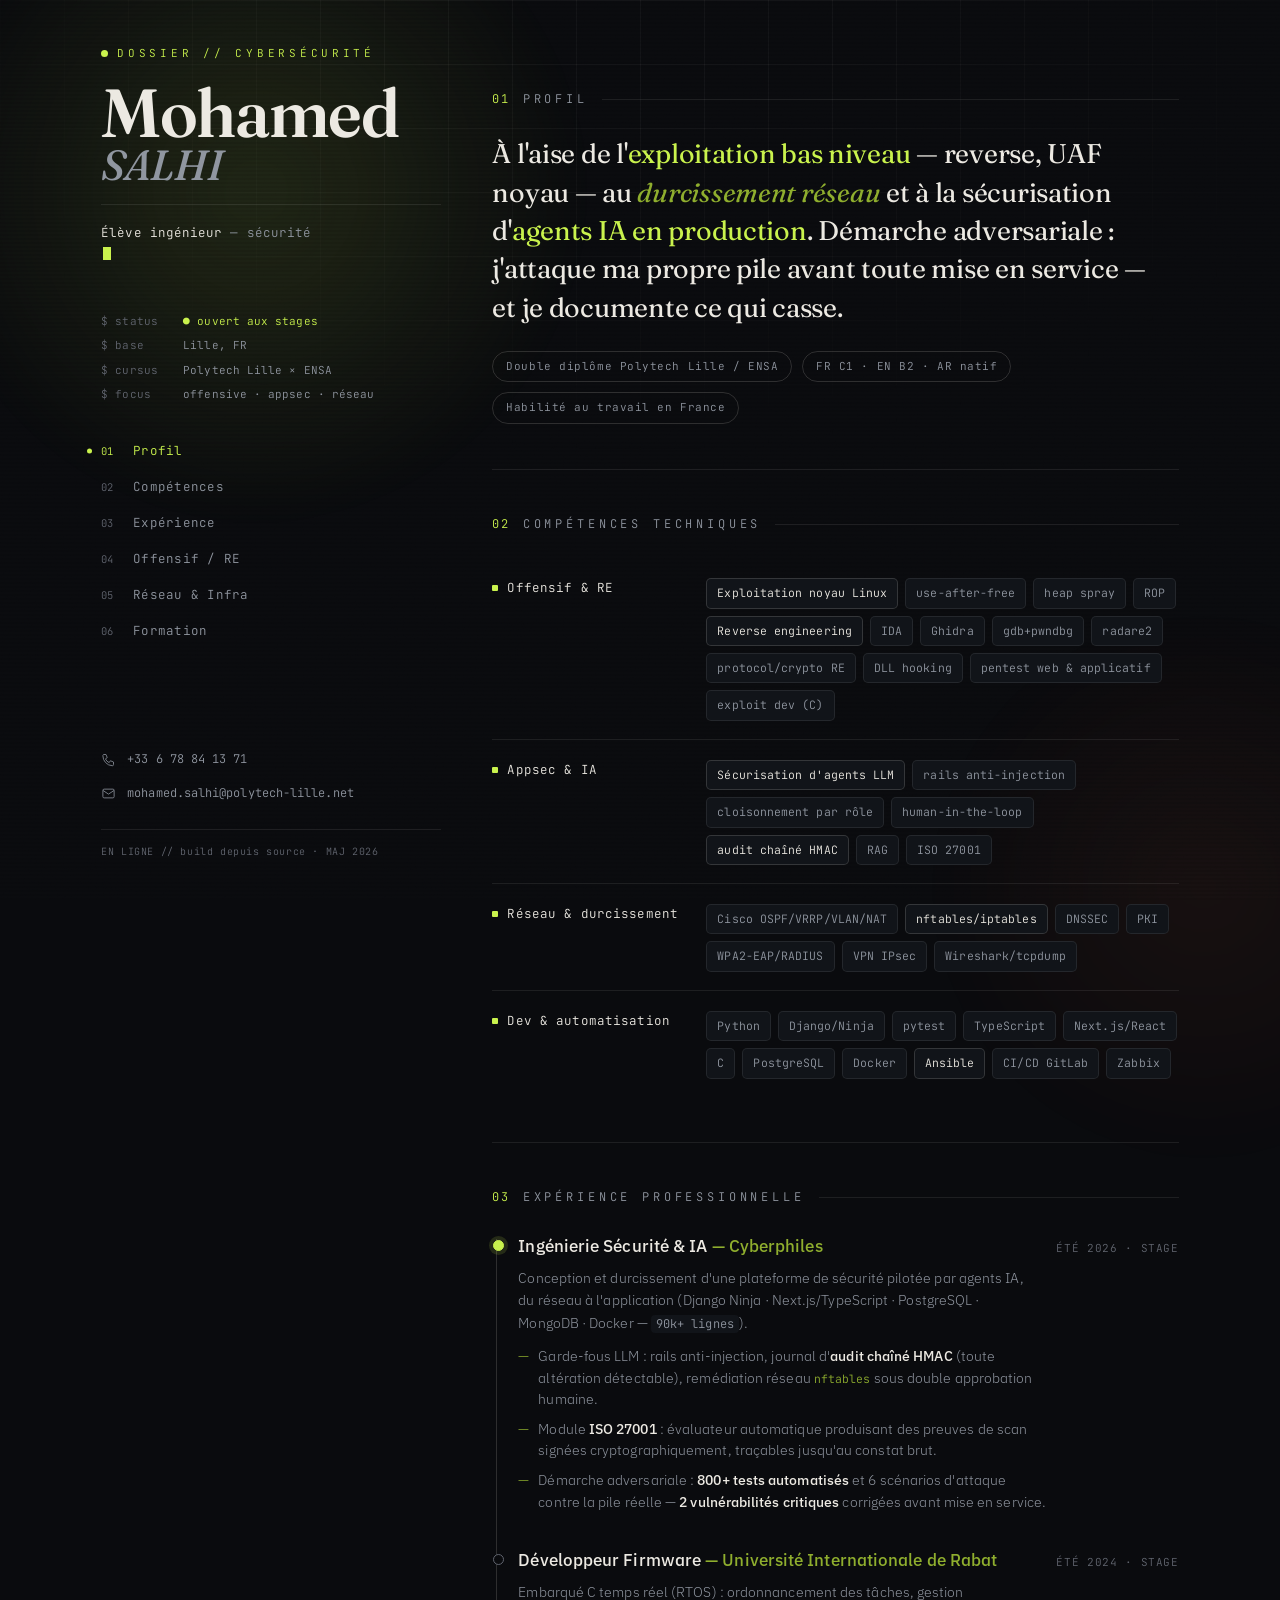
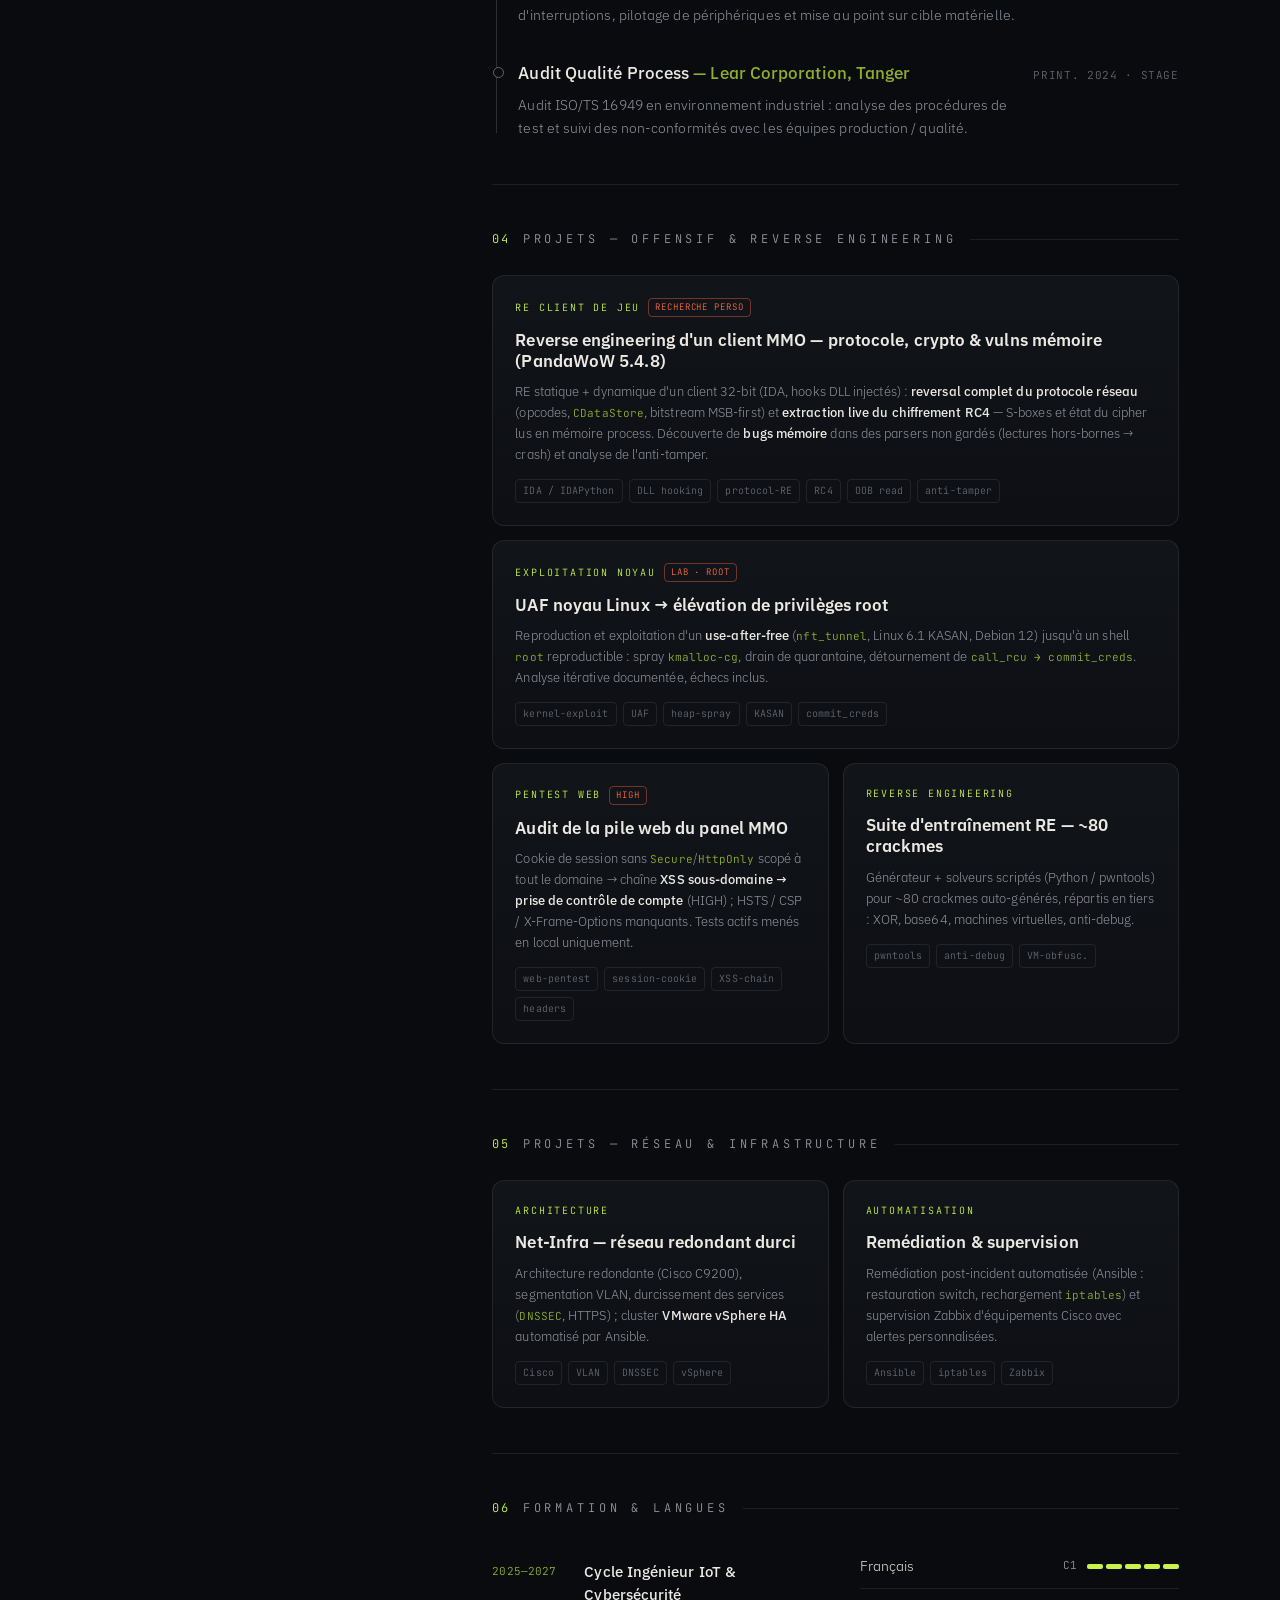
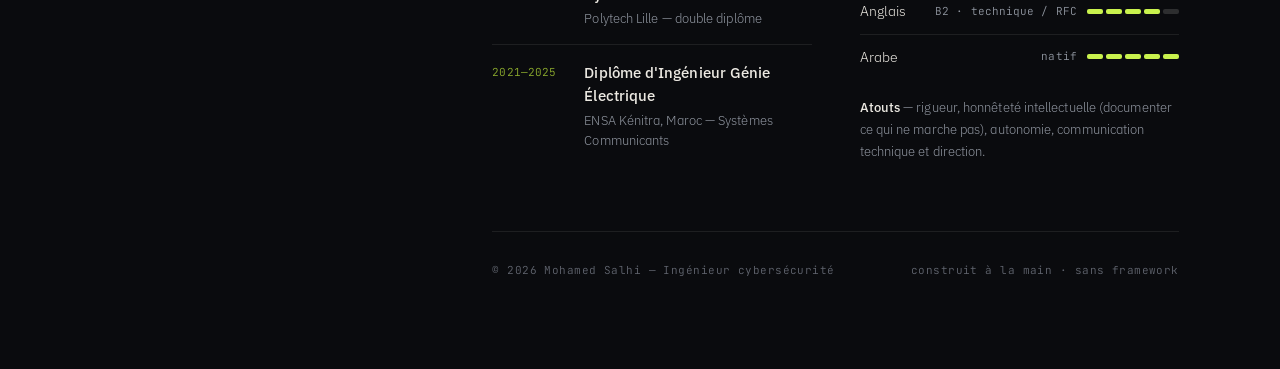
==== index.html @ 0a698300 "CV site — terminal-dossier" ====
<!DOCTYPE html>
<html lang="fr">
<head>
<meta charset="UTF-8">
<meta name="viewport" content="width=device-width, initial-scale=1.0">
<title>Mohamed SALHI — Sécurité offensive, applicative & réseau</title>
<meta name="description" content="Élève ingénieur cybersécurité (Polytech Lille / ENSA). Exploitation noyau Linux, reverse engineering, sécurisation d'agents IA et durcissement réseau.">
<meta name="author" content="Mohamed Salhi">
<meta property="og:title" content="Mohamed SALHI — Ingénieur cybersécurité">
<meta property="og:description" content="Sécurité offensive · Reverse engineering · Sécurité applicative & IA · Réseau.">
<meta property="og:type" content="profile">
<link rel="preconnect" href="https://fonts.googleapis.com">
<link rel="preconnect" href="https://fonts.gstatic.com" crossorigin>
<link href="https://fonts.googleapis.com/css2?family=Fraunces:ital,opsz,wght@0,9..144,400..900;1,9..144,400..800&family=IBM+Plex+Sans:ital,wght@0,300;0,400;0,500;0,600;1,400&family=JetBrains+Mono:wght@400;500;600;700&display=swap" rel="stylesheet">
<link rel="icon" href="data:image/svg+xml,<svg xmlns='http://www.w3.org/2000/svg' viewBox='0 0 100 100'><rect width='100' height='100' rx='20' fill='%230a0b0e'/><text x='50' y='72' font-size='62' text-anchor='middle' fill='%23c9f24d' font-family='monospace' font-weight='700'>M</text></svg>">
<style>
  :root{
    --bg:#0a0b0e; --bg-2:#0d0f14; --surface:#111419; --surface-2:#161a21;
    --line:rgba(233,231,225,.09); --line-strong:rgba(233,231,225,.16);
    --ink:#ece9e2; --muted:#9096a0; --faint:#61656f;
    --accent:#c9f24d; --accent-dim:#8fae2e; --accent-glow:rgba(201,242,77,.14);
    --danger:#ff6a3d;
    --mono:'JetBrains Mono',ui-monospace,monospace;
    --sans:'IBM Plex Sans',system-ui,sans-serif;
    --serif:'Fraunces',Georgia,serif;
    --maxw:1180px;
  }
  *{box-sizing:border-box;margin:0;padding:0}
  html{scroll-behavior:smooth}
  body{
    background:var(--bg); color:var(--ink); font-family:var(--sans);
    font-weight:300; line-height:1.6; letter-spacing:.005em;
    -webkit-font-smoothing:antialiased; overflow-x:hidden;
    font-feature-settings:"ss01","cv01";
  }
  ::selection{background:var(--accent); color:#0a0b0e}
  a{color:inherit; text-decoration:none}
  h1,h2,h3{font-weight:400; line-height:1.05}

  /* ---------- background atmosphere ---------- */
  .bg-layer{position:fixed; inset:0; z-index:-2; pointer-events:none}
  .bg-glow{
    position:fixed; z-index:-2; pointer-events:none;
    width:60vw; height:60vw; left:-10vw; top:-15vw;
    background:radial-gradient(circle,var(--accent-glow),transparent 62%);
    filter:blur(30px); opacity:.9;
  }
  .bg-glow.two{left:auto; right:-20vw; top:auto; bottom:-25vw; width:52vw; height:52vw;
    background:radial-gradient(circle,rgba(255,106,61,.07),transparent 62%);}
  .bg-grid{
    position:fixed; inset:0; z-index:-2; pointer-events:none; opacity:.5;
    background-image:linear-gradient(var(--line) 1px,transparent 1px),
      linear-gradient(90deg,var(--line) 1px,transparent 1px);
    background-size:64px 64px;
    -webkit-mask-image:radial-gradient(ellipse 80% 70% at 50% 0%,#000 20%,transparent 75%);
            mask-image:radial-gradient(ellipse 80% 70% at 50% 0%,#000 20%,transparent 75%);
  }
  .bg-grain{
    position:fixed; inset:0; z-index:-1; pointer-events:none; opacity:.05; mix-blend-mode:overlay;
    background-image:url("data:image/svg+xml,%3Csvg xmlns='http://www.w3.org/2000/svg' width='160' height='160'%3E%3Cfilter id='n'%3E%3CfeTurbulence type='fractalNoise' baseFrequency='0.85' numOctaves='2'/%3E%3C/filter%3E%3Crect width='100%25' height='100%25' filter='url(%23n)'/%3E%3C/svg%3E");
  }
  .scanlines{position:fixed; inset:0; z-index:-1; pointer-events:none; opacity:.35;
    background:repeating-linear-gradient(to bottom,transparent 0,transparent 2px,rgba(0,0,0,.35) 3px,transparent 4px);}

  /* ---------- shell ---------- */
  .shell{max-width:var(--maxw); margin:0 auto; padding:0 clamp(20px,4vw,52px);
    display:grid; grid-template-columns:minmax(0,340px) minmax(0,1fr); gap:clamp(28px,4vw,64px);}

  /* ---------- rail ---------- */
  .rail{position:relative}
  .rail-inner{position:sticky; top:0; min-height:100vh; padding:clamp(28px,5vh,54px) 0 40px;
    display:flex; flex-direction:column;}
  .brand{margin-bottom:26px}
  .kicker{font-family:var(--mono); font-size:11px; letter-spacing:.34em; text-transform:uppercase;
    color:var(--accent); display:flex; align-items:center; gap:9px; margin-bottom:18px;}
  .kicker::before{content:""; width:7px; height:7px; border-radius:50%; background:var(--accent);
    box-shadow:0 0 0 0 var(--accent); animation:pulse 2.6s infinite;}
  @keyframes pulse{0%{box-shadow:0 0 0 0 rgba(201,242,77,.5)}70%{box-shadow:0 0 0 9px rgba(201,242,77,0)}100%{box-shadow:0 0 0 0 rgba(201,242,77,0)}}
  .name{font-family:var(--serif); font-weight:600; font-optical-sizing:auto;
    font-size:clamp(46px,7vw,68px); line-height:.92; letter-spacing:-.02em; color:var(--ink);}
  .name .last{display:block; font-style:italic; font-weight:500; color:var(--muted);
    font-size:.62em; letter-spacing:-.01em; margin-top:.06em;}
  .name .last b{color:var(--ink); font-style:normal; font-weight:600}
  .role{font-family:var(--mono); font-size:12.5px; line-height:1.65; color:var(--muted);
    margin-top:20px; padding-top:18px; border-top:1px solid var(--line);}
  .role .hl{color:var(--ink)}
  .cursor{display:inline-block; width:8px; height:1.05em; background:var(--accent);
    vertical-align:-2px; margin-left:2px; animation:blink 1.05s steps(1) infinite;}
  @keyframes blink{50%{opacity:0}}

  .status{font-family:var(--mono); font-size:11px; color:var(--faint); margin-top:22px;
    display:grid; gap:7px;}
  .status div{display:flex; gap:8px}
  .status .k{color:var(--faint); min-width:74px}
  .status .v{color:var(--muted)}
  .status .on{color:var(--accent)}

  nav.rail-nav{margin-top:30px; display:grid; gap:2px}
  nav.rail-nav a{font-family:var(--mono); font-size:12.5px; letter-spacing:.02em; color:var(--muted);
    padding:7px 0 7px 0; display:flex; align-items:baseline; gap:12px; position:relative;
    transition:color .25s, padding .25s;}
  nav.rail-nav a .num{color:var(--faint); font-size:10.5px; min-width:20px; transition:color .25s}
  nav.rail-nav a::after{content:""; position:absolute; left:-14px; top:50%; transform:translateY(-50%);
    width:5px; height:5px; background:var(--accent); border-radius:50%; opacity:0; transition:opacity .25s;}
  nav.rail-nav a:hover{color:var(--ink); padding-left:10px}
  nav.rail-nav a:hover .num{color:var(--accent)}
  nav.rail-nav a.active{color:var(--accent)}
  nav.rail-nav a.active .num{color:var(--accent)}
  nav.rail-nav a.active::after{opacity:1}

  .contact{margin-top:auto; padding-top:28px; display:grid; gap:3px}
  .contact a{font-family:var(--mono); font-size:12px; color:var(--muted); padding:6px 0;
    display:flex; align-items:center; gap:11px; transition:color .2s, transform .2s;}
  .contact a:hover{color:var(--accent); transform:translateX(3px)}
  .contact svg{width:15px; height:15px; flex:none; opacity:.8}
  .rail-foot{margin-top:20px; font-family:var(--mono); font-size:10px; letter-spacing:.06em;
    color:var(--faint); border-top:1px solid var(--line); padding-top:14px;}

  /* ---------- main ---------- */
  main{padding:clamp(28px,5vh,54px) 0 90px; min-width:0}
  section{padding:clamp(30px,5vh,50px) 0; border-top:1px solid var(--line)}
  section:first-child{border-top:0; padding-top:clamp(28px,5vh,54px)}
  .sec-head{display:flex; align-items:baseline; gap:14px; margin-bottom:26px}
  .sec-num{font-family:var(--mono); font-size:12px; color:var(--accent); letter-spacing:.1em}
  .sec-title{font-family:var(--mono); font-size:12px; letter-spacing:.32em; text-transform:uppercase;
    color:var(--muted);}
  .sec-line{flex:1; height:1px; background:var(--line); align-self:center}

  .lede{font-family:var(--serif); font-optical-sizing:auto; font-weight:400;
    font-size:clamp(21px,2.5vw,27px); line-height:1.42; letter-spacing:-.01em; color:var(--ink);
    max-width:40ch;}
  .lede em{font-style:italic; color:var(--accent-dim)}
  .lede .k{color:var(--accent); font-style:normal}
  .profil-meta{margin-top:24px; display:flex; flex-wrap:wrap; gap:10px}
  .tag{font-family:var(--mono); font-size:11px; letter-spacing:.05em; color:var(--muted);
    border:1px solid var(--line-strong); border-radius:100px; padding:6px 13px;
    transition:border-color .2s,color .2s,background .2s;}
  .tag:hover{border-color:var(--accent); color:var(--accent); background:var(--accent-glow)}

  /* skills */
  .skills{display:grid; gap:2px}
  .skill-row{display:grid; grid-template-columns:minmax(150px,190px) 1fr; gap:24px;
    padding:18px 0; border-bottom:1px solid var(--line); align-items:start;}
  .skill-row:last-child{border-bottom:0}
  .skill-cat{font-family:var(--mono); font-size:12.5px; color:var(--ink); letter-spacing:.01em;
    display:flex; align-items:baseline; gap:9px;}
  .skill-cat .dot{width:6px; height:6px; border-radius:1px; background:var(--accent); flex:none;
    transform:translateY(-1px)}
  .skill-items{display:flex; flex-wrap:wrap; gap:7px}
  .chip{font-family:var(--mono); font-size:11.5px; color:var(--muted); background:var(--surface);
    border:1px solid var(--line); border-radius:5px; padding:5px 10px; transition:.2s;}
  .skill-row:hover .chip{border-color:var(--line-strong)}
  .chip.key{color:var(--ink); border-color:var(--line-strong)}

  /* experience timeline */
  .xp{position:relative; padding-left:26px}
  .xp::before{content:""; position:absolute; left:4px; top:6px; bottom:6px; width:1px; background:var(--line-strong)}
  .job{position:relative; padding:0 0 34px}
  .job:last-child{padding-bottom:0}
  .job::before{content:""; position:absolute; left:-25px; top:7px; width:9px; height:9px; border-radius:50%;
    background:var(--bg); border:1.5px solid var(--faint); transition:.3s}
  .job.lead::before{border-color:var(--accent); background:var(--accent); box-shadow:0 0 0 4px var(--accent-glow)}
  .job-head{display:flex; justify-content:space-between; align-items:baseline; gap:14px; flex-wrap:wrap}
  .job-title{font-size:17px; font-weight:500; color:var(--ink); letter-spacing:.005em}
  .job-title b{font-weight:600}
  .job-org{color:var(--accent-dim)}
  .job-date{font-family:var(--mono); font-size:11px; color:var(--faint); letter-spacing:.06em; white-space:nowrap}
  .job-sum{color:var(--muted); font-size:14px; margin-top:7px; max-width:64ch}
  .job-sum code{font-family:var(--mono); font-size:.86em; color:var(--muted); background:var(--surface);
    padding:1px 5px; border-radius:4px}
  ul.job-pts{list-style:none; margin-top:12px; display:grid; gap:8px}
  ul.job-pts li{position:relative; padding-left:20px; font-size:13.5px; color:var(--muted); max-width:66ch}
  ul.job-pts li::before{content:"—"; position:absolute; left:0; color:var(--accent-dim)}
  ul.job-pts li b{color:var(--ink); font-weight:500}
  ul.job-pts code{font-family:var(--mono); font-size:.85em; color:var(--accent-dim)}

  /* project cards */
  .cards{display:grid; grid-template-columns:1fr 1fr; gap:14px}
  .card{border:1px solid var(--line); border-radius:12px; padding:22px; background:linear-gradient(180deg,var(--surface),var(--bg-2));
    position:relative; overflow:hidden; transition:border-color .3s, transform .3s}
  .card::before{content:""; position:absolute; inset:0; background:radial-gradient(400px circle at var(--mx,50%) var(--my,0%),var(--accent-glow),transparent 55%);
    opacity:0; transition:opacity .35s; pointer-events:none}
  .card:hover{border-color:var(--line-strong); transform:translateY(-3px)}
  .card:hover::before{opacity:1}
  .card-tag{font-family:var(--mono); font-size:10px; letter-spacing:.18em; text-transform:uppercase;
    color:var(--accent); display:flex; align-items:center; gap:8px}
  .card-tag .badge{color:var(--danger); border:1px solid rgba(255,106,61,.4); border-radius:4px;
    padding:1px 6px; letter-spacing:.1em; font-size:9px}
  .card h3{font-size:17px; font-weight:600; color:var(--ink); margin:13px 0 9px; letter-spacing:.005em; line-height:1.25}
  .card p{font-size:13px; color:var(--muted); line-height:1.62}
  .card p code{font-family:var(--mono); font-size:.85em; color:var(--accent-dim)}
  .card-meta{margin-top:14px; display:flex; flex-wrap:wrap; gap:6px}
  .card-meta span{font-family:var(--mono); font-size:10px; color:var(--faint); border:1px solid var(--line);
    border-radius:4px; padding:3px 7px}
  .card.wide{grid-column:1 / -1}

  /* education + langs two-up */
  .grid-2{display:grid; grid-template-columns:1fr 1fr; gap:clamp(24px,4vw,48px)}
  .edu-item{padding:16px 0; border-bottom:1px solid var(--line); display:flex; gap:16px}
  .edu-item:last-child{border-bottom:0}
  .edu-date{font-family:var(--mono); font-size:11px; color:var(--accent-dim); white-space:nowrap; padding-top:3px; min-width:76px}
  .edu-deg{font-size:14.5px; color:var(--ink); font-weight:500}
  .edu-sub{font-size:12.5px; color:var(--muted); margin-top:2px}
  .lang-row{display:flex; justify-content:space-between; align-items:center; padding:11px 0; border-bottom:1px solid var(--line)}
  .lang-row:last-of-type{border-bottom:0}
  .lang-name{font-size:14px; color:var(--ink)}
  .lang-lvl{font-family:var(--mono); font-size:11px; color:var(--muted); display:flex; align-items:center; gap:10px}
  .bars{display:flex; gap:3px}
  .bars i{width:16px; height:5px; border-radius:2px; background:var(--line-strong)}
  .bars i.on{background:var(--accent)}
  .atouts{margin-top:18px; font-size:13px; color:var(--muted); line-height:1.7}
  .atouts b{color:var(--ink); font-weight:500}

  footer.foot{border-top:1px solid var(--line); padding:30px 0 0; margin-top:20px;
    display:flex; justify-content:space-between; flex-wrap:wrap; gap:12px;
    font-family:var(--mono); font-size:11px; color:var(--faint); letter-spacing:.04em}
  footer.foot a:hover{color:var(--accent)}

  /* mobile top identity (hidden on desktop) */
  .mobile-id{display:none}

  /* reveal animation */
  .reveal{opacity:0; transform:translateY(18px); transition:opacity .7s cubic-bezier(.2,.7,.2,1), transform .7s cubic-bezier(.2,.7,.2,1)}
  .reveal.in{opacity:1; transform:none}

  @media (max-width:920px){
    .shell{grid-template-columns:1fr; gap:0}
    .rail-inner{position:static; min-height:0; padding-bottom:10px}
    nav.rail-nav{display:none}
    .contact{margin-top:26px}
    .cards{grid-template-columns:1fr}
    .grid-2{grid-template-columns:1fr; gap:8px}
    .scanlines{display:none}
  }
  @media (max-width:560px){
    .skill-row{grid-template-columns:1fr; gap:10px}
    .job-head{gap:4px}
    .lede{font-size:20px}
  }
  @media (prefers-reduced-motion:reduce){
    *{animation:none !important; scroll-behavior:auto !important}
    .reveal{opacity:1; transform:none; transition:none}
    .cursor{animation:none}
  }
  @media print{
    .bg-layer,.bg-glow,.bg-grid,.bg-grain,.scanlines,nav.rail-nav{display:none}
    body{background:#fff; color:#000}
  }
</style>
</head>
<body>
<div class="bg-glow"></div>
<div class="bg-glow two"></div>
<div class="bg-grid"></div>
<div class="bg-grain"></div>
<div class="scanlines"></div>

<div class="shell">
  <!-- ============ RAIL ============ -->
  <aside class="rail">
    <div class="rail-inner">
      <div class="brand">
        <div class="kicker">Dossier // Cybersécurité</div>
        <h1 class="name">Mohamed<span class="last">SALHI</span></h1>
        <p class="role">
          <span class="hl">Élève ingénieur</span> — sécurité<br>
          <span id="typed"></span><span class="cursor" aria-hidden="true"></span>
        </p>
      </div>

      <div class="status" aria-hidden="true">
        <div><span class="k">$ status</span><span class="v on">● ouvert aux stages</span></div>
        <div><span class="k">$ base</span><span class="v">Lille, FR</span></div>
        <div><span class="k">$ cursus</span><span class="v">Polytech Lille × ENSA</span></div>
        <div><span class="k">$ focus</span><span class="v">offensive · appsec · réseau</span></div>
      </div>

      <nav class="rail-nav" aria-label="Sections">
        <a href="#profil"><span class="num">01</span> Profil</a>
        <a href="#skills"><span class="num">02</span> Compétences</a>
        <a href="#xp"><span class="num">03</span> Expérience</a>
        <a href="#offensive"><span class="num">04</span> Offensif / RE</a>
        <a href="#reseau"><span class="num">05</span> Réseau &amp; Infra</a>
        <a href="#formation"><span class="num">06</span> Formation</a>
      </nav>

      <div class="contact">
        <a href="tel:+33678841371">
          <svg viewBox="0 0 24 24" fill="none" stroke="currentColor" stroke-width="1.6"><path d="M4 4h4l2 5-3 2a12 12 0 006 6l2-3 5 2v4a2 2 0 01-2 2A16 16 0 013 6a2 2 0 011-2z"/></svg>
          +33 6 78 84 13 71</a>
        <a href="mailto:mohamed.salhi@polytech-lille.net">
          <svg viewBox="0 0 24 24" fill="none" stroke="currentColor" stroke-width="1.6"><rect x="3" y="5" width="18" height="14" rx="2"/><path d="M3 7l9 6 9-6"/></svg>
          mohamed.salhi@polytech-lille.net</a>
      </div>
      <div class="rail-foot">EN&nbsp;LIGNE&nbsp;// build depuis source · MAJ 2026</div>
    </div>
  </aside>

  <!-- ============ MAIN ============ -->
  <main>
    <section id="profil" class="reveal">
      <div class="sec-head"><span class="sec-num">01</span><span class="sec-title">Profil</span><span class="sec-line"></span></div>
      <p class="lede">
        À l'aise de l'<span class="k">exploitation bas niveau</span> — reverse, UAF noyau —
        au <em>durcissement réseau</em> et à la sécurisation d'<span class="k">agents IA en production</span>.
        Démarche adversariale : j'attaque ma propre pile avant toute mise en service — et je documente ce qui casse.
      </p>
      <div class="profil-meta">
        <span class="tag">Double diplôme Polytech Lille / ENSA</span>
        <span class="tag">FR C1 · EN B2 · AR natif</span>
        <span class="tag">Habilité au travail en France</span>
      </div>
    </section>

    <section id="skills" class="reveal">
      <div class="sec-head"><span class="sec-num">02</span><span class="sec-title">Compétences techniques</span><span class="sec-line"></span></div>
      <div class="skills">
        <div class="skill-row">
          <div class="skill-cat"><span class="dot"></span>Offensif &amp; RE</div>
          <div class="skill-items">
            <span class="chip key">Exploitation noyau Linux</span><span class="chip">use-after-free</span>
            <span class="chip">heap spray</span><span class="chip">ROP</span>
            <span class="chip key">Reverse engineering</span><span class="chip">IDA</span><span class="chip">Ghidra</span>
            <span class="chip">gdb+pwndbg</span><span class="chip">radare2</span>
            <span class="chip">protocol/crypto RE</span><span class="chip">DLL hooking</span>
            <span class="chip">pentest web &amp; applicatif</span><span class="chip">exploit dev (C)</span>
          </div>
        </div>
        <div class="skill-row">
          <div class="skill-cat"><span class="dot"></span>Appsec &amp; IA</div>
          <div class="skill-items">
            <span class="chip key">Sécurisation d'agents LLM</span><span class="chip">rails anti-injection</span>
            <span class="chip">cloisonnement par rôle</span><span class="chip">human-in-the-loop</span>
            <span class="chip key">audit chaîné HMAC</span><span class="chip">RAG</span><span class="chip">ISO 27001</span>
          </div>
        </div>
        <div class="skill-row">
          <div class="skill-cat"><span class="dot"></span>Réseau &amp; durcissement</div>
          <div class="skill-items">
            <span class="chip">Cisco OSPF/VRRP/VLAN/NAT</span><span class="chip key">nftables/iptables</span>
            <span class="chip">DNSSEC</span><span class="chip">PKI</span><span class="chip">WPA2-EAP/RADIUS</span>
            <span class="chip">VPN IPsec</span><span class="chip">Wireshark/tcpdump</span>
          </div>
        </div>
        <div class="skill-row">
          <div class="skill-cat"><span class="dot"></span>Dev &amp; automatisation</div>
          <div class="skill-items">
            <span class="chip">Python</span><span class="chip">Django/Ninja</span><span class="chip">pytest</span>
            <span class="chip">TypeScript</span><span class="chip">Next.js/React</span><span class="chip">C</span>
            <span class="chip">PostgreSQL</span><span class="chip">Docker</span><span class="chip key">Ansible</span>
            <span class="chip">CI/CD GitLab</span><span class="chip">Zabbix</span>
          </div>
        </div>
      </div>
    </section>

    <section id="xp" class="reveal">
      <div class="sec-head"><span class="sec-num">03</span><span class="sec-title">Expérience professionnelle</span><span class="sec-line"></span></div>
      <div class="xp">
        <div class="job lead">
          <div class="job-head">
            <div class="job-title">Ingénierie Sécurité &amp; IA <span class="job-org">— Cyberphiles</span></div>
            <div class="job-date">ÉTÉ 2026 · STAGE</div>
          </div>
          <p class="job-sum">Conception et durcissement d'une plateforme de sécurité pilotée par agents IA, du réseau à l'application (Django Ninja · Next.js/TypeScript · PostgreSQL · MongoDB · Docker — <code>90k+ lignes</code>).</p>
          <ul class="job-pts">
            <li>Garde-fous LLM : rails anti-injection, journal d'<b>audit chaîné HMAC</b> (toute altération détectable), remédiation réseau <code>nftables</code> sous double approbation humaine.</li>
            <li>Module <b>ISO 27001</b> : évaluateur automatique produisant des preuves de scan signées cryptographiquement, traçables jusqu'au constat brut.</li>
            <li>Démarche adversariale : <b>800+ tests automatisés</b> et 6 scénarios d'attaque contre la pile réelle — <b>2 vulnérabilités critiques</b> corrigées avant mise en service.</li>
          </ul>
        </div>
        <div class="job">
          <div class="job-head">
            <div class="job-title">Développeur Firmware <span class="job-org">— Université Internationale de Rabat</span></div>
            <div class="job-date">ÉTÉ 2024 · STAGE</div>
          </div>
          <p class="job-sum">Embarqué C temps réel (RTOS) : ordonnancement des tâches, gestion d'interruptions, pilotage de périphériques et mise au point sur cible matérielle.</p>
        </div>
        <div class="job">
          <div class="job-head">
            <div class="job-title">Audit Qualité Process <span class="job-org">— Lear Corporation, Tanger</span></div>
            <div class="job-date">PRINT. 2024 · STAGE</div>
          </div>
          <p class="job-sum">Audit ISO/TS 16949 en environnement industriel : analyse des procédures de test et suivi des non-conformités avec les équipes production / qualité.</p>
        </div>
      </div>
    </section>

    <section id="offensive" class="reveal">
      <div class="sec-head"><span class="sec-num">04</span><span class="sec-title">Projets — Offensif &amp; Reverse Engineering</span><span class="sec-line"></span></div>
      <div class="cards">
        <div class="card js-tilt wide">
          <div class="card-tag">RE client de jeu <span class="badge">RECHERCHE PERSO</span></div>
          <h3>Reverse engineering d'un client MMO — protocole, crypto &amp; vulns mémoire (PandaWoW 5.4.8)</h3>
          <p>RE statique + dynamique d'un client 32-bit (IDA, hooks DLL injectés) : <b style="color:var(--ink);font-weight:500">reversal complet du protocole réseau</b> (opcodes, <code>CDataStore</code>, bitstream MSB-first) et <b style="color:var(--ink);font-weight:500">extraction live du chiffrement RC4</b> — S-boxes et état du cipher lus en mémoire process. Découverte de <b style="color:var(--ink);font-weight:500">bugs mémoire</b> dans des parsers non gardés (lectures hors-bornes → crash) et analyse de l'anti-tamper.</p>
          <div class="card-meta"><span>IDA / IDAPython</span><span>DLL hooking</span><span>protocol-RE</span><span>RC4</span><span>OOB read</span><span>anti-tamper</span></div>
        </div>
        <div class="card js-tilt wide">
          <div class="card-tag">Exploitation noyau <span class="badge">LAB · ROOT</span></div>
          <h3>UAF noyau Linux → élévation de privilèges root</h3>
          <p>Reproduction et exploitation d'un <b style="color:var(--ink);font-weight:500">use-after-free</b> (<code>nft_tunnel</code>, Linux 6.1 KASAN, Debian 12) jusqu'à un shell <code>root</code> reproductible : spray <code>kmalloc-cg</code>, drain de quarantaine, détournement de <code>call_rcu → commit_creds</code>. Analyse itérative documentée, échecs inclus.</p>
          <div class="card-meta"><span>kernel-exploit</span><span>UAF</span><span>heap-spray</span><span>KASAN</span><span>commit_creds</span></div>
        </div>
        <div class="card js-tilt">
          <div class="card-tag">Pentest web <span class="badge">HIGH</span></div>
          <h3>Audit de la pile web du panel MMO</h3>
          <p>Cookie de session sans <code>Secure</code>/<code>HttpOnly</code> scopé à tout le domaine → chaîne <b style="color:var(--ink);font-weight:500">XSS sous-domaine → prise de contrôle de compte</b> (HIGH) ; HSTS / CSP / X-Frame-Options manquants. Tests actifs menés en local uniquement.</p>
          <div class="card-meta"><span>web-pentest</span><span>session-cookie</span><span>XSS-chain</span><span>headers</span></div>
        </div>
        <div class="card js-tilt">
          <div class="card-tag">Reverse engineering</div>
          <h3>Suite d'entraînement RE — ~80 crackmes</h3>
          <p>Générateur + solveurs scriptés (Python / pwntools) pour ~80 crackmes auto-générés, répartis en tiers : XOR, base64, machines virtuelles, anti-debug.</p>
          <div class="card-meta"><span>pwntools</span><span>anti-debug</span><span>VM-obfusc.</span></div>
        </div>
      </div>
    </section>

    <section id="reseau" class="reveal">
      <div class="sec-head"><span class="sec-num">05</span><span class="sec-title">Projets — Réseau &amp; Infrastructure</span><span class="sec-line"></span></div>
      <div class="cards">
        <div class="card js-tilt">
          <div class="card-tag">Architecture</div>
          <h3>Net-Infra — réseau redondant durci</h3>
          <p>Architecture redondante (Cisco C9200), segmentation VLAN, durcissement des services (<code>DNSSEC</code>, HTTPS) ; cluster <b style="color:var(--ink);font-weight:500">VMware vSphere HA</b> automatisé par Ansible.</p>
          <div class="card-meta"><span>Cisco</span><span>VLAN</span><span>DNSSEC</span><span>vSphere</span></div>
        </div>
        <div class="card js-tilt">
          <div class="card-tag">Automatisation</div>
          <h3>Remédiation &amp; supervision</h3>
          <p>Remédiation post-incident automatisée (Ansible : restauration switch, rechargement <code>iptables</code>) et supervision Zabbix d'équipements Cisco avec alertes personnalisées.</p>
          <div class="card-meta"><span>Ansible</span><span>iptables</span><span>Zabbix</span></div>
        </div>
      </div>
    </section>

    <section id="formation" class="reveal">
      <div class="sec-head"><span class="sec-num">06</span><span class="sec-title">Formation &amp; Langues</span><span class="sec-line"></span></div>
      <div class="grid-2">
        <div>
          <div class="edu-item">
            <div class="edu-date">2025—2027</div>
            <div><div class="edu-deg">Cycle Ingénieur IoT &amp; Cybersécurité</div>
              <div class="edu-sub">Polytech Lille — double diplôme</div></div>
          </div>
          <div class="edu-item">
            <div class="edu-date">2021—2025</div>
            <div><div class="edu-deg">Diplôme d'Ingénieur Génie Électrique</div>
              <div class="edu-sub">ENSA Kénitra, Maroc — Systèmes Communicants</div></div>
          </div>
        </div>
        <div>
          <div class="lang-row"><span class="lang-name">Français</span>
            <span class="lang-lvl">C1<span class="bars"><i class="on"></i><i class="on"></i><i class="on"></i><i class="on"></i><i class="on"></i></span></span></div>
          <div class="lang-row"><span class="lang-name">Anglais</span>
            <span class="lang-lvl">B2 · technique / RFC<span class="bars"><i class="on"></i><i class="on"></i><i class="on"></i><i class="on"></i><i></i></span></span></div>
          <div class="lang-row"><span class="lang-name">Arabe</span>
            <span class="lang-lvl">natif<span class="bars"><i class="on"></i><i class="on"></i><i class="on"></i><i class="on"></i><i class="on"></i></span></span></div>
          <p class="atouts"><b>Atouts</b> — rigueur, honnêteté intellectuelle (documenter ce qui ne marche pas), autonomie, communication technique et direction.</p>
        </div>
      </div>
    </section>

    <footer class="foot">
      <span>© 2026 Mohamed Salhi — Ingénieur cybersécurité</span>
      <span>construit à la main · sans framework</span>
    </footer>
  </main>
</div>

<script>
(function(){
  var reduce = window.matchMedia('(prefers-reduced-motion: reduce)').matches;

  /* typed role line */
  var typed = document.getElementById('typed');
  var words = ['offensive','reverse eng.','applicative & IA','réseau'];
  if(typed){
    if(reduce){ typed.textContent = 'offensive · applicative · réseau'; }
    else {
      var wi=0, ci=0, del=false;
      (function tick(){
        var w = words[wi];
        typed.textContent = w.slice(0, ci);
        if(!del && ci < w.length){ ci++; setTimeout(tick, 65); }
        else if(!del && ci === w.length){ del=true; setTimeout(tick, 1400); }
        else if(del && ci > 0){ ci--; setTimeout(tick, 32); }
        else { del=false; wi=(wi+1)%words.length; setTimeout(tick, 260); }
      })();
    }
  }

  /* reveal on scroll */
  var io = new IntersectionObserver(function(es){
    es.forEach(function(e){ if(e.isIntersecting){ e.target.classList.add('in'); io.unobserve(e.target); } });
  }, {threshold:.12, rootMargin:'0px 0px -8% 0px'});
  document.querySelectorAll('.reveal').forEach(function(el){ io.observe(el); });

  /* active nav on scroll */
  var links = [].slice.call(document.querySelectorAll('.rail-nav a'));
  var map = {};
  links.forEach(function(a){ map[a.getAttribute('href').slice(1)] = a; });
  var spy = new IntersectionObserver(function(es){
    es.forEach(function(e){
      if(e.isIntersecting){
        links.forEach(function(a){ a.classList.remove('active'); });
        if(map[e.target.id]) map[e.target.id].classList.add('active');
      }
    });
  }, {rootMargin:'-45% 0px -50% 0px'});
  document.querySelectorAll('main section').forEach(function(s){ spy.observe(s); });

  /* card cursor glow */
  document.querySelectorAll('.js-tilt').forEach(function(c){
    c.addEventListener('pointermove', function(ev){
      var r = c.getBoundingClientRect();
      c.style.setProperty('--mx', (ev.clientX - r.left)+'px');
      c.style.setProperty('--my', (ev.clientY - r.top)+'px');
    });
  });
})();
</script>
</body>
</html>
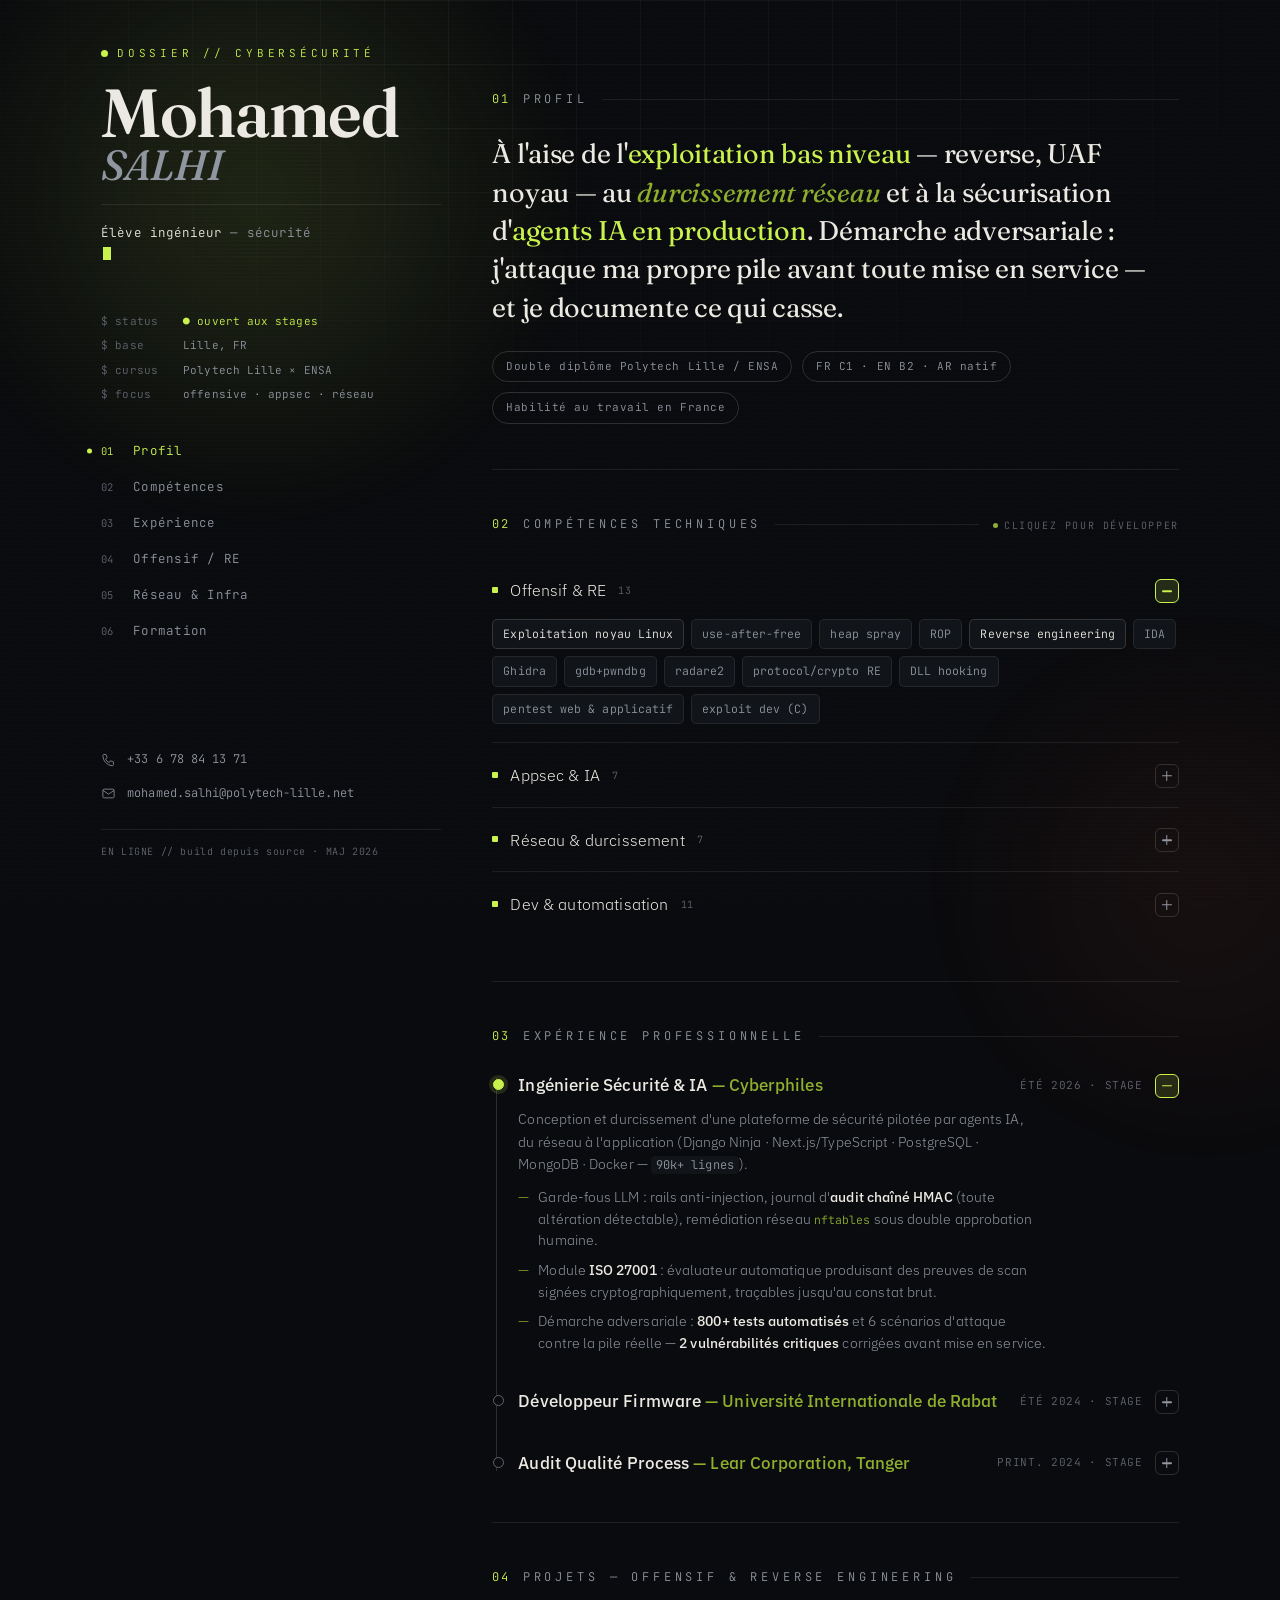
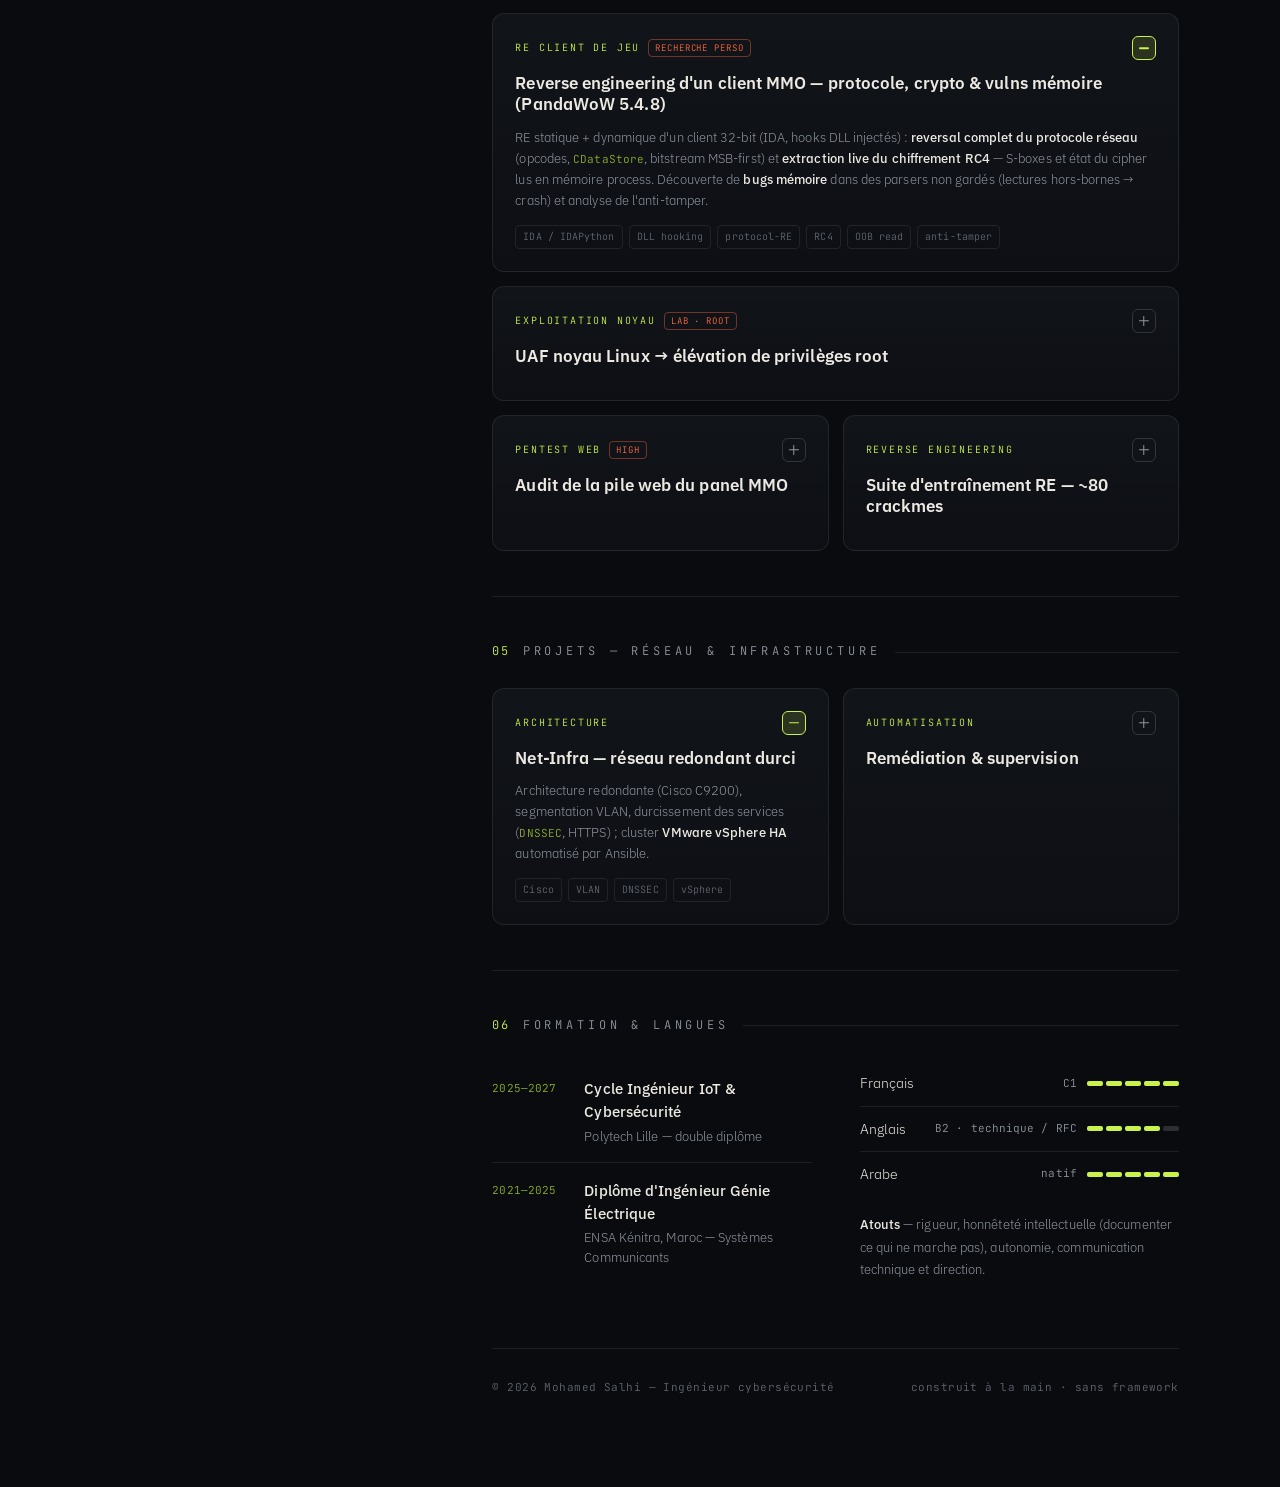
==== commit bf153124: "Progressive disclosure: collapsible skills, experience & project cards" ====
--- a/index.html
+++ b/index.html
@@ -194,6 +194,37 @@
     border-radius:4px; padding:3px 7px}
   .card.wide{grid-column:1 / -1}
 
+  /* ---------- progressive disclosure / accordion ---------- */
+  .exp-head{width:100%; text-align:left; background:none; border:0; color:inherit; font:inherit;
+    cursor:pointer; display:flex; align-items:center; gap:12px; padding:0;}
+  .exp-head:focus-visible,.card.expandable:focus-visible{outline:2px solid var(--accent); outline-offset:5px; border-radius:6px}
+  .chev{margin-left:auto; width:24px; height:24px; flex:none; border:1px solid var(--line-strong);
+    border-radius:6px; position:relative; color:var(--muted); transition:color .25s,border-color .25s,background .25s;}
+  .chev::before,.chev::after{content:""; position:absolute; top:50%; left:50%; background:currentColor; border-radius:2px}
+  .chev::before{width:10px; height:1.5px; transform:translate(-50%,-50%)}
+  .chev::after{width:1.5px; height:10px; transform:translate(-50%,-50%); transition:transform .3s cubic-bezier(.2,.7,.2,1)}
+  .expandable.open .chev{color:var(--accent); border-color:var(--accent); background:var(--accent-glow)}
+  .expandable.open .chev::after{transform:translate(-50%,-50%) scaleY(0)}
+  .exp-body{display:grid; grid-template-rows:0fr; transition:grid-template-rows .42s cubic-bezier(.2,.7,.2,1)}
+  .exp-body > .exp-inner{overflow:hidden; min-height:0}
+  .expandable.open > .exp-body{grid-template-rows:1fr}
+  .disc-hint{font-family:var(--mono); font-size:10px; letter-spacing:.16em; text-transform:uppercase;
+    color:var(--faint); white-space:nowrap; display:flex; align-items:center; gap:6px}
+  .disc-hint::before{content:""; width:5px; height:5px; border-radius:50%; background:var(--accent); opacity:.7}
+  .cnt{font-family:var(--mono); font-size:10px; color:var(--faint); letter-spacing:.05em}
+  /* skills → stacked accordion */
+  .skills .skill-row{display:block}
+  .skills .skill-cat{width:100%}
+  .skills .skill-items{padding-top:15px}
+  /* jobs → clickable header */
+  .job .exp-head{align-items:center}
+  .job .exp-head .job-title{flex:1 1 auto}
+  .job .exp-body .job-sum{margin-top:9px}
+  /* cards → whole card toggles */
+  .card.expandable{cursor:pointer}
+  .card-head{display:flex; align-items:center; gap:10px}
+  .card.expandable .exp-body > .exp-inner{padding-top:2px}
+
   /* education + langs two-up */
   .grid-2{display:grid; grid-template-columns:1fr 1fr; gap:clamp(24px,4vw,48px)}
   .edu-item{padding:16px 0; border-bottom:1px solid var(--line); display:flex; gap:16px}
@@ -241,10 +272,14 @@
     *{animation:none !important; scroll-behavior:auto !important}
     .reveal{opacity:1; transform:none; transition:none}
     .cursor{animation:none}
+    .exp-body{transition:none}
   }
   @media print{
-    .bg-layer,.bg-glow,.bg-grid,.bg-grain,.scanlines,nav.rail-nav{display:none}
+    .bg-layer,.bg-glow,.bg-grid,.bg-grain,.scanlines,nav.rail-nav,.chev,.disc-hint{display:none}
     body{background:#fff; color:#000}
+    .reveal{opacity:1 !important; transform:none !important}
+    .exp-body{grid-template-rows:1fr !important}
+    .exp-body > .exp-inner{overflow:visible}
   }
 </style>
 </head>
@@ -313,43 +348,43 @@
     </section>
 
     <section id="skills" class="reveal">
-      <div class="sec-head"><span class="sec-num">02</span><span class="sec-title">Compétences techniques</span><span class="sec-line"></span></div>
+      <div class="sec-head"><span class="sec-num">02</span><span class="sec-title">Compétences techniques</span><span class="sec-line"></span><span class="disc-hint">cliquez pour développer</span></div>
       <div class="skills">
-        <div class="skill-row">
-          <div class="skill-cat"><span class="dot"></span>Offensif &amp; RE</div>
-          <div class="skill-items">
+        <div class="skill-row expandable open">
+          <button class="skill-cat exp-head" aria-expanded="true"><span class="dot"></span>Offensif &amp; RE <span class="cnt">13</span><span class="chev"></span></button>
+          <div class="exp-body"><div class="exp-inner"><div class="skill-items">
             <span class="chip key">Exploitation noyau Linux</span><span class="chip">use-after-free</span>
             <span class="chip">heap spray</span><span class="chip">ROP</span>
             <span class="chip key">Reverse engineering</span><span class="chip">IDA</span><span class="chip">Ghidra</span>
             <span class="chip">gdb+pwndbg</span><span class="chip">radare2</span>
             <span class="chip">protocol/crypto RE</span><span class="chip">DLL hooking</span>
             <span class="chip">pentest web &amp; applicatif</span><span class="chip">exploit dev (C)</span>
-          </div>
-        </div>
-        <div class="skill-row">
-          <div class="skill-cat"><span class="dot"></span>Appsec &amp; IA</div>
-          <div class="skill-items">
+          </div></div></div>
+        </div>
+        <div class="skill-row expandable">
+          <button class="skill-cat exp-head" aria-expanded="false"><span class="dot"></span>Appsec &amp; IA <span class="cnt">7</span><span class="chev"></span></button>
+          <div class="exp-body"><div class="exp-inner"><div class="skill-items">
             <span class="chip key">Sécurisation d'agents LLM</span><span class="chip">rails anti-injection</span>
             <span class="chip">cloisonnement par rôle</span><span class="chip">human-in-the-loop</span>
             <span class="chip key">audit chaîné HMAC</span><span class="chip">RAG</span><span class="chip">ISO 27001</span>
-          </div>
-        </div>
-        <div class="skill-row">
-          <div class="skill-cat"><span class="dot"></span>Réseau &amp; durcissement</div>
-          <div class="skill-items">
+          </div></div></div>
+        </div>
+        <div class="skill-row expandable">
+          <button class="skill-cat exp-head" aria-expanded="false"><span class="dot"></span>Réseau &amp; durcissement <span class="cnt">7</span><span class="chev"></span></button>
+          <div class="exp-body"><div class="exp-inner"><div class="skill-items">
             <span class="chip">Cisco OSPF/VRRP/VLAN/NAT</span><span class="chip key">nftables/iptables</span>
             <span class="chip">DNSSEC</span><span class="chip">PKI</span><span class="chip">WPA2-EAP/RADIUS</span>
             <span class="chip">VPN IPsec</span><span class="chip">Wireshark/tcpdump</span>
-          </div>
-        </div>
-        <div class="skill-row">
-          <div class="skill-cat"><span class="dot"></span>Dev &amp; automatisation</div>
-          <div class="skill-items">
+          </div></div></div>
+        </div>
+        <div class="skill-row expandable">
+          <button class="skill-cat exp-head" aria-expanded="false"><span class="dot"></span>Dev &amp; automatisation <span class="cnt">11</span><span class="chev"></span></button>
+          <div class="exp-body"><div class="exp-inner"><div class="skill-items">
             <span class="chip">Python</span><span class="chip">Django/Ninja</span><span class="chip">pytest</span>
             <span class="chip">TypeScript</span><span class="chip">Next.js/React</span><span class="chip">C</span>
             <span class="chip">PostgreSQL</span><span class="chip">Docker</span><span class="chip key">Ansible</span>
             <span class="chip">CI/CD GitLab</span><span class="chip">Zabbix</span>
-          </div>
+          </div></div></div>
         </div>
       </div>
     </section>
@@ -357,31 +392,40 @@
     <section id="xp" class="reveal">
       <div class="sec-head"><span class="sec-num">03</span><span class="sec-title">Expérience professionnelle</span><span class="sec-line"></span></div>
       <div class="xp">
-        <div class="job lead">
-          <div class="job-head">
+        <div class="job lead expandable open">
+          <button class="job-head exp-head" aria-expanded="true">
             <div class="job-title">Ingénierie Sécurité &amp; IA <span class="job-org">— Cyberphiles</span></div>
             <div class="job-date">ÉTÉ 2026 · STAGE</div>
-          </div>
+            <span class="chev"></span>
+          </button>
+          <div class="exp-body"><div class="exp-inner">
           <p class="job-sum">Conception et durcissement d'une plateforme de sécurité pilotée par agents IA, du réseau à l'application (Django Ninja · Next.js/TypeScript · PostgreSQL · MongoDB · Docker — <code>90k+ lignes</code>).</p>
           <ul class="job-pts">
             <li>Garde-fous LLM : rails anti-injection, journal d'<b>audit chaîné HMAC</b> (toute altération détectable), remédiation réseau <code>nftables</code> sous double approbation humaine.</li>
             <li>Module <b>ISO 27001</b> : évaluateur automatique produisant des preuves de scan signées cryptographiquement, traçables jusqu'au constat brut.</li>
             <li>Démarche adversariale : <b>800+ tests automatisés</b> et 6 scénarios d'attaque contre la pile réelle — <b>2 vulnérabilités critiques</b> corrigées avant mise en service.</li>
           </ul>
-        </div>
-        <div class="job">
-          <div class="job-head">
+          </div></div>
+        </div>
+        <div class="job expandable">
+          <button class="job-head exp-head" aria-expanded="false">
             <div class="job-title">Développeur Firmware <span class="job-org">— Université Internationale de Rabat</span></div>
             <div class="job-date">ÉTÉ 2024 · STAGE</div>
-          </div>
+            <span class="chev"></span>
+          </button>
+          <div class="exp-body"><div class="exp-inner">
           <p class="job-sum">Embarqué C temps réel (RTOS) : ordonnancement des tâches, gestion d'interruptions, pilotage de périphériques et mise au point sur cible matérielle.</p>
-        </div>
-        <div class="job">
-          <div class="job-head">
+          </div></div>
+        </div>
+        <div class="job expandable">
+          <button class="job-head exp-head" aria-expanded="false">
             <div class="job-title">Audit Qualité Process <span class="job-org">— Lear Corporation, Tanger</span></div>
             <div class="job-date">PRINT. 2024 · STAGE</div>
-          </div>
+            <span class="chev"></span>
+          </button>
+          <div class="exp-body"><div class="exp-inner">
           <p class="job-sum">Audit ISO/TS 16949 en environnement industriel : analyse des procédures de test et suivi des non-conformités avec les équipes production / qualité.</p>
+          </div></div>
         </div>
       </div>
     </section>
@@ -389,29 +433,37 @@
     <section id="offensive" class="reveal">
       <div class="sec-head"><span class="sec-num">04</span><span class="sec-title">Projets — Offensif &amp; Reverse Engineering</span><span class="sec-line"></span></div>
       <div class="cards">
-        <div class="card js-tilt wide">
-          <div class="card-tag">RE client de jeu <span class="badge">RECHERCHE PERSO</span></div>
+        <div class="card js-tilt wide expandable open">
+          <div class="card-head"><div class="card-tag">RE client de jeu <span class="badge">RECHERCHE PERSO</span></div><span class="chev"></span></div>
           <h3>Reverse engineering d'un client MMO — protocole, crypto &amp; vulns mémoire (PandaWoW 5.4.8)</h3>
+          <div class="exp-body"><div class="exp-inner">
           <p>RE statique + dynamique d'un client 32-bit (IDA, hooks DLL injectés) : <b style="color:var(--ink);font-weight:500">reversal complet du protocole réseau</b> (opcodes, <code>CDataStore</code>, bitstream MSB-first) et <b style="color:var(--ink);font-weight:500">extraction live du chiffrement RC4</b> — S-boxes et état du cipher lus en mémoire process. Découverte de <b style="color:var(--ink);font-weight:500">bugs mémoire</b> dans des parsers non gardés (lectures hors-bornes → crash) et analyse de l'anti-tamper.</p>
           <div class="card-meta"><span>IDA / IDAPython</span><span>DLL hooking</span><span>protocol-RE</span><span>RC4</span><span>OOB read</span><span>anti-tamper</span></div>
-        </div>
-        <div class="card js-tilt wide">
-          <div class="card-tag">Exploitation noyau <span class="badge">LAB · ROOT</span></div>
+          </div></div>
+        </div>
+        <div class="card js-tilt wide expandable">
+          <div class="card-head"><div class="card-tag">Exploitation noyau <span class="badge">LAB · ROOT</span></div><span class="chev"></span></div>
           <h3>UAF noyau Linux → élévation de privilèges root</h3>
+          <div class="exp-body"><div class="exp-inner">
           <p>Reproduction et exploitation d'un <b style="color:var(--ink);font-weight:500">use-after-free</b> (<code>nft_tunnel</code>, Linux 6.1 KASAN, Debian 12) jusqu'à un shell <code>root</code> reproductible : spray <code>kmalloc-cg</code>, drain de quarantaine, détournement de <code>call_rcu → commit_creds</code>. Analyse itérative documentée, échecs inclus.</p>
           <div class="card-meta"><span>kernel-exploit</span><span>UAF</span><span>heap-spray</span><span>KASAN</span><span>commit_creds</span></div>
-        </div>
-        <div class="card js-tilt">
-          <div class="card-tag">Pentest web <span class="badge">HIGH</span></div>
+          </div></div>
+        </div>
+        <div class="card js-tilt expandable">
+          <div class="card-head"><div class="card-tag">Pentest web <span class="badge">HIGH</span></div><span class="chev"></span></div>
           <h3>Audit de la pile web du panel MMO</h3>
+          <div class="exp-body"><div class="exp-inner">
           <p>Cookie de session sans <code>Secure</code>/<code>HttpOnly</code> scopé à tout le domaine → chaîne <b style="color:var(--ink);font-weight:500">XSS sous-domaine → prise de contrôle de compte</b> (HIGH) ; HSTS / CSP / X-Frame-Options manquants. Tests actifs menés en local uniquement.</p>
           <div class="card-meta"><span>web-pentest</span><span>session-cookie</span><span>XSS-chain</span><span>headers</span></div>
-        </div>
-        <div class="card js-tilt">
-          <div class="card-tag">Reverse engineering</div>
+          </div></div>
+        </div>
+        <div class="card js-tilt expandable">
+          <div class="card-head"><div class="card-tag">Reverse engineering</div><span class="chev"></span></div>
           <h3>Suite d'entraînement RE — ~80 crackmes</h3>
+          <div class="exp-body"><div class="exp-inner">
           <p>Générateur + solveurs scriptés (Python / pwntools) pour ~80 crackmes auto-générés, répartis en tiers : XOR, base64, machines virtuelles, anti-debug.</p>
           <div class="card-meta"><span>pwntools</span><span>anti-debug</span><span>VM-obfusc.</span></div>
+          </div></div>
         </div>
       </div>
     </section>
@@ -419,17 +471,21 @@
     <section id="reseau" class="reveal">
       <div class="sec-head"><span class="sec-num">05</span><span class="sec-title">Projets — Réseau &amp; Infrastructure</span><span class="sec-line"></span></div>
       <div class="cards">
-        <div class="card js-tilt">
-          <div class="card-tag">Architecture</div>
+        <div class="card js-tilt expandable open">
+          <div class="card-head"><div class="card-tag">Architecture</div><span class="chev"></span></div>
           <h3>Net-Infra — réseau redondant durci</h3>
+          <div class="exp-body"><div class="exp-inner">
           <p>Architecture redondante (Cisco C9200), segmentation VLAN, durcissement des services (<code>DNSSEC</code>, HTTPS) ; cluster <b style="color:var(--ink);font-weight:500">VMware vSphere HA</b> automatisé par Ansible.</p>
           <div class="card-meta"><span>Cisco</span><span>VLAN</span><span>DNSSEC</span><span>vSphere</span></div>
-        </div>
-        <div class="card js-tilt">
-          <div class="card-tag">Automatisation</div>
+          </div></div>
+        </div>
+        <div class="card js-tilt expandable">
+          <div class="card-head"><div class="card-tag">Automatisation</div><span class="chev"></span></div>
           <h3>Remédiation &amp; supervision</h3>
+          <div class="exp-body"><div class="exp-inner">
           <p>Remédiation post-incident automatisée (Ansible : restauration switch, rechargement <code>iptables</code>) et supervision Zabbix d'équipements Cisco avec alertes personnalisées.</p>
           <div class="card-meta"><span>Ansible</span><span>iptables</span><span>Zabbix</span></div>
+          </div></div>
         </div>
       </div>
     </section>
@@ -490,6 +546,26 @@
     }
   }
 
+  /* progressive disclosure — click / keyboard to expand */
+  document.querySelectorAll('.expandable').forEach(function(ex){
+    var head = ex.querySelector('.exp-head');   /* skills + jobs use a <button> */
+    var trig = head || ex;                       /* cards: the whole card toggles */
+    function set(open){ ex.classList.toggle('open', open); trig.setAttribute('aria-expanded', String(open)); }
+    function toggle(){
+      if(window.getSelection && String(window.getSelection()).length > 0) return; /* don't fight text-select */
+      set(!ex.classList.contains('open'));
+    }
+    trig.addEventListener('click', toggle);
+    if(!head){ /* card div acts as a button */
+      trig.setAttribute('role','button');
+      trig.tabIndex = 0;
+      trig.addEventListener('keydown', function(e){
+        if(e.key === 'Enter' || e.key === ' '){ e.preventDefault(); set(!ex.classList.contains('open')); }
+      });
+    }
+    trig.setAttribute('aria-expanded', String(ex.classList.contains('open')));
+  });
+
   /* reveal on scroll */
   var io = new IntersectionObserver(function(es){
     es.forEach(function(e){ if(e.isIntersecting){ e.target.classList.add('in'); io.unobserve(e.target); } });
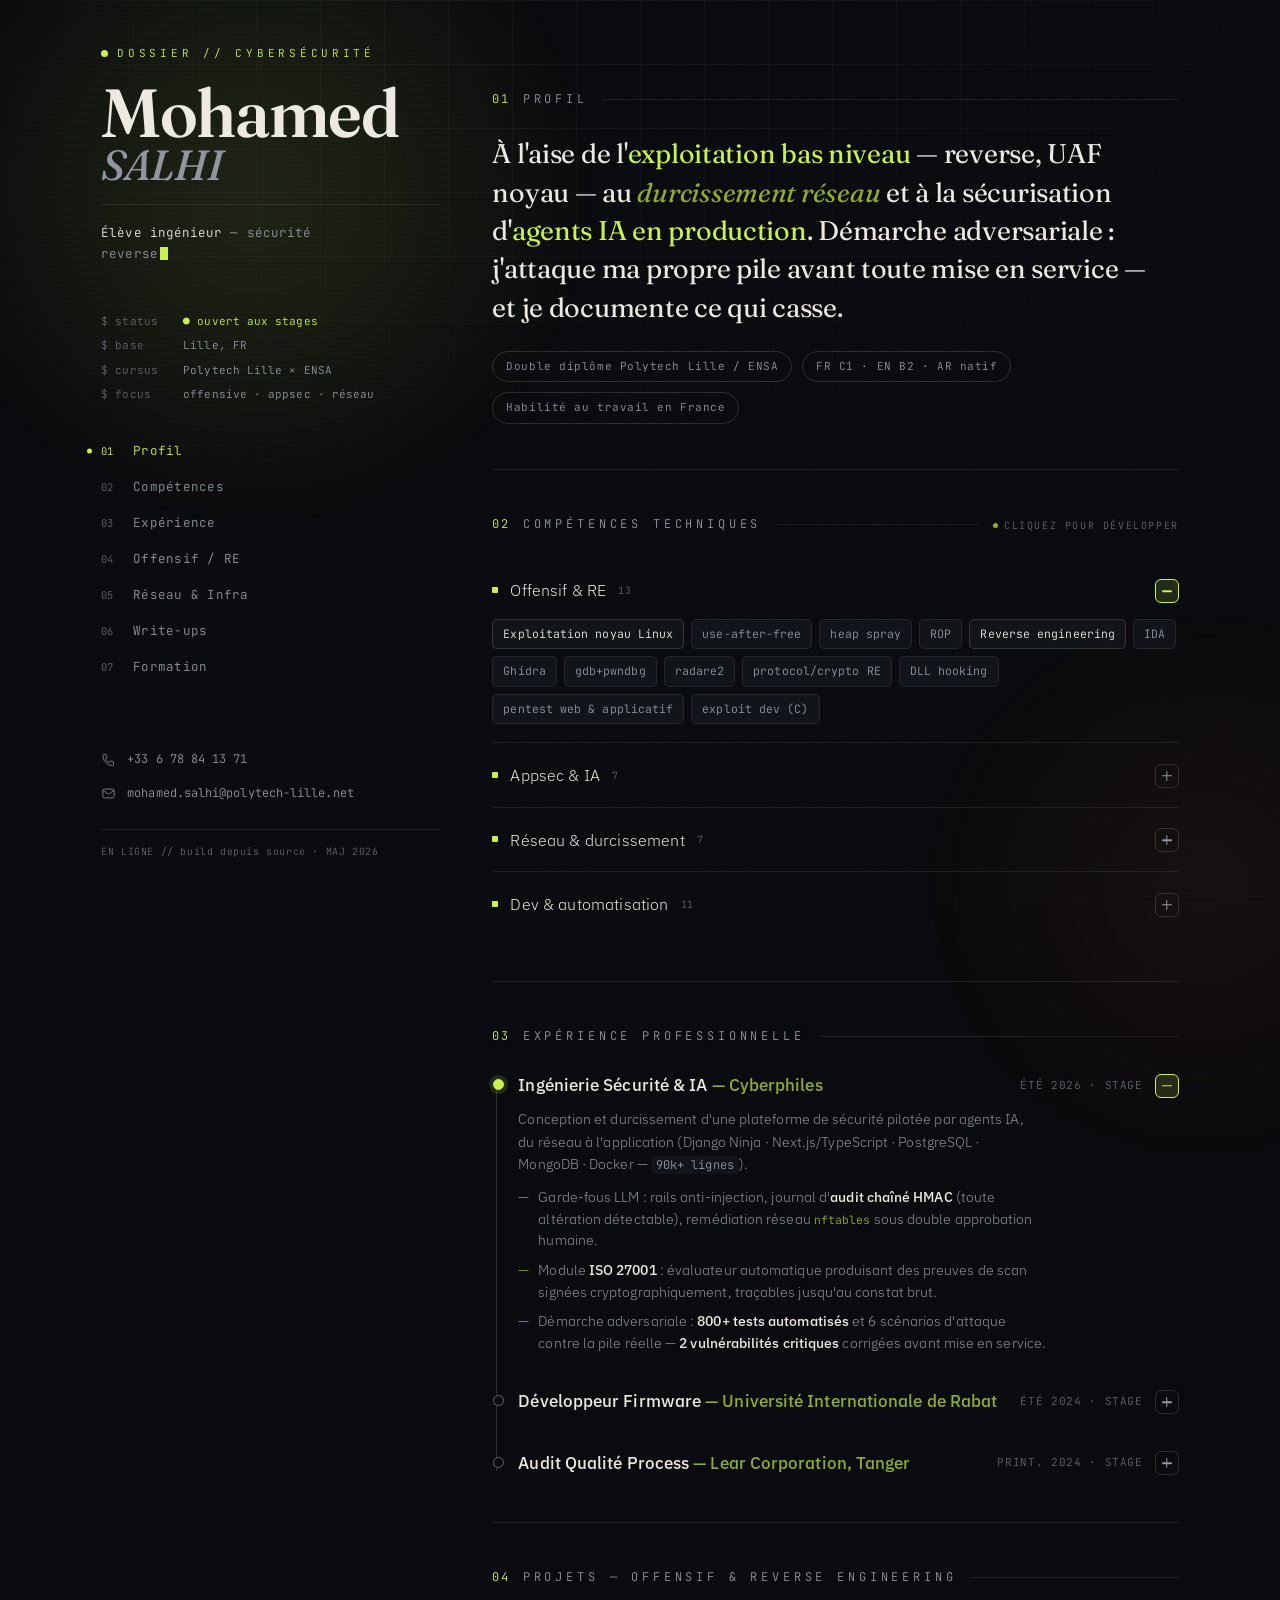
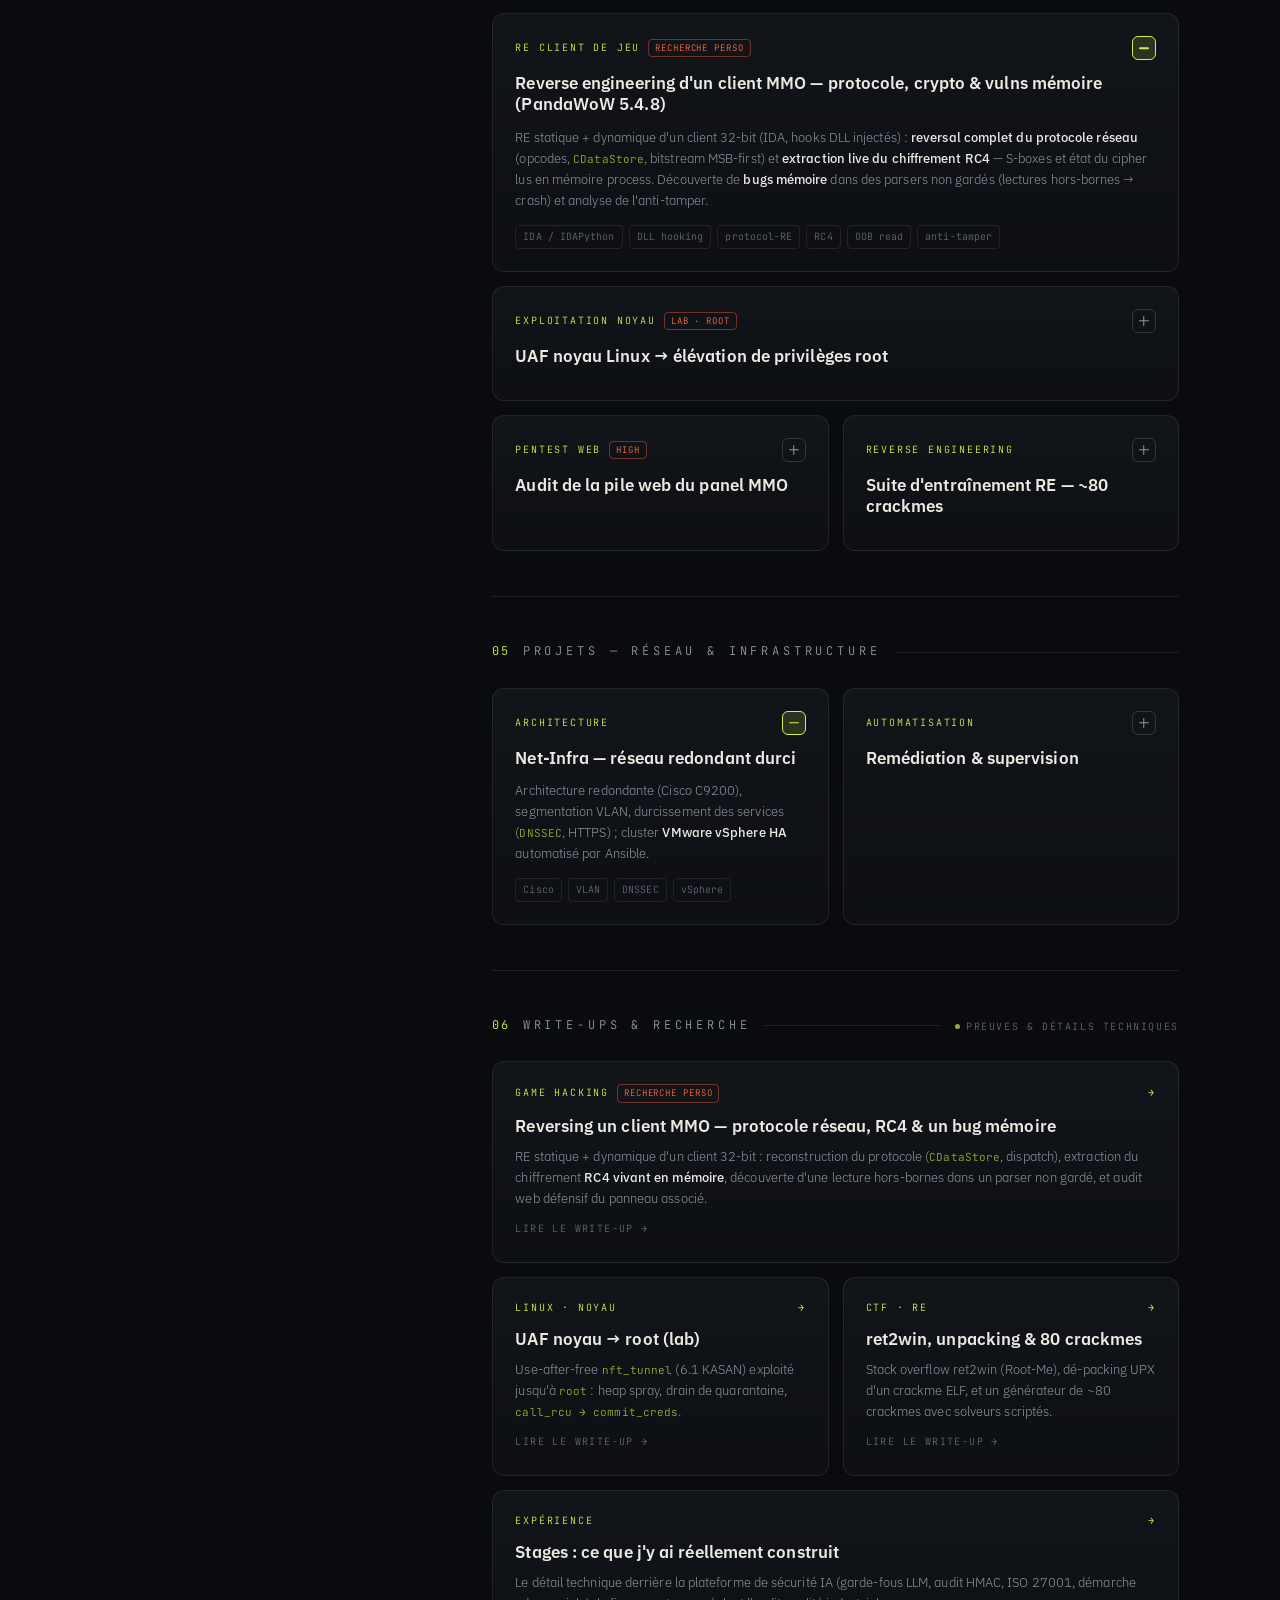
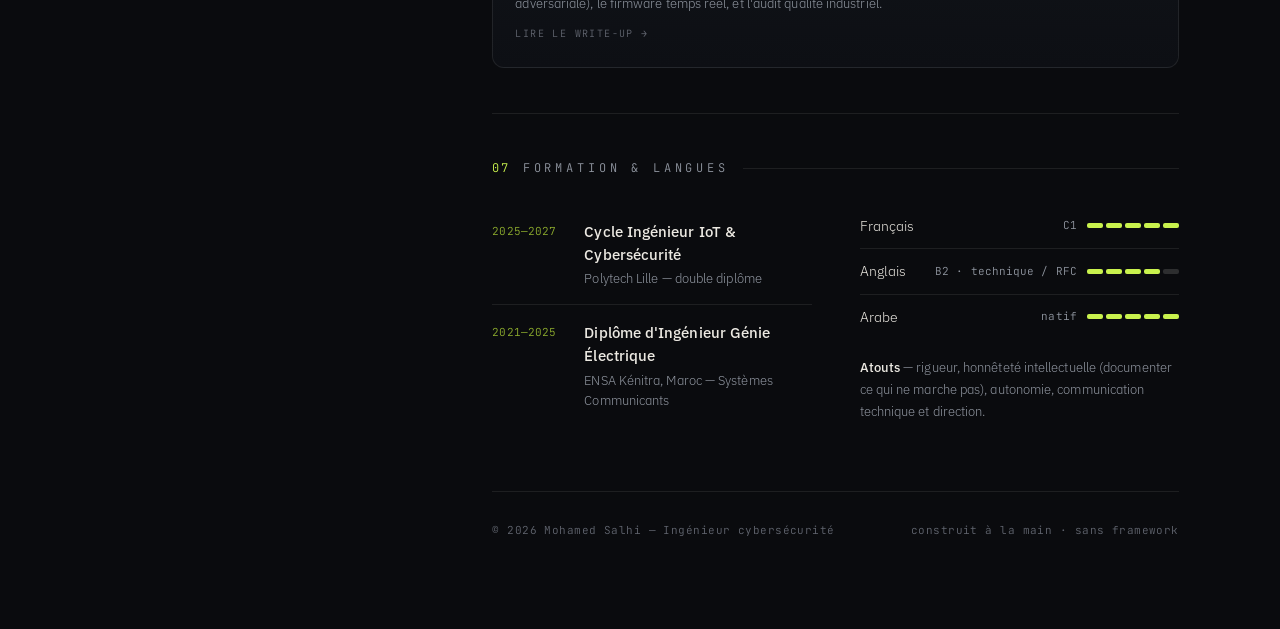
==== commit 8f95b529: "Add write-ups: game hacking, CTF/RE, Linux kernel LPE, internships" ====
--- a/index.html
+++ b/index.html
@@ -225,6 +225,17 @@
   .card-head{display:flex; align-items:center; gap:10px}
   .card.expandable .exp-body > .exp-inner{padding-top:2px}
 
+  /* write-up link cards */
+  .wu-link{display:block; text-decoration:none; color:inherit; cursor:pointer}
+  .wu-link .card-tag{display:flex; align-items:center; gap:8px}
+  .wu-link .arr{margin-left:auto; color:var(--accent); font-family:var(--mono); transition:transform .25s}
+  .wu-link h3{transition:color .25s}
+  .wu-link:hover{border-color:var(--accent)}
+  .wu-link:hover .arr{transform:translateX(5px)}
+  .wu-link:hover h3{color:var(--accent)}
+  .wu-link .rd{font-family:var(--mono); font-size:10px; letter-spacing:.14em; text-transform:uppercase; color:var(--faint); margin-top:12px; display:inline-flex; align-items:center; gap:7px}
+  .wu-link:hover .rd{color:var(--accent)}
+
   /* education + langs two-up */
   .grid-2{display:grid; grid-template-columns:1fr 1fr; gap:clamp(24px,4vw,48px)}
   .edu-item{padding:16px 0; border-bottom:1px solid var(--line); display:flex; gap:16px}
@@ -316,7 +327,8 @@
         <a href="#xp"><span class="num">03</span> Expérience</a>
         <a href="#offensive"><span class="num">04</span> Offensif / RE</a>
         <a href="#reseau"><span class="num">05</span> Réseau &amp; Infra</a>
-        <a href="#formation"><span class="num">06</span> Formation</a>
+        <a href="#writeups"><span class="num">06</span> Write-ups</a>
+        <a href="#formation"><span class="num">07</span> Formation</a>
       </nav>
 
       <div class="contact">
@@ -490,8 +502,38 @@
       </div>
     </section>
 
+    <section id="writeups" class="reveal">
+      <div class="sec-head"><span class="sec-num">06</span><span class="sec-title">Write-ups &amp; recherche</span><span class="sec-line"></span><span class="disc-hint">preuves &amp; détails techniques</span></div>
+      <div class="cards">
+        <a class="card js-tilt wu-link wide" href="writeups/wow-client-re.html">
+          <div class="card-tag">Game hacking <span class="badge">RECHERCHE PERSO</span><span class="arr">→</span></div>
+          <h3>Reversing un client MMO — protocole réseau, RC4 &amp; un bug mémoire</h3>
+          <p>RE statique + dynamique d'un client 32-bit : reconstruction du protocole (<code>CDataStore</code>, dispatch), extraction du chiffrement <b style="color:var(--ink);font-weight:500">RC4 vivant en mémoire</b>, découverte d'une lecture hors-bornes dans un parser non gardé, et audit web défensif du panneau associé.</p>
+          <span class="rd">Lire le write-up →</span>
+        </a>
+        <a class="card js-tilt wu-link" href="writeups/nft-tunnel-lpe.html">
+          <div class="card-tag">Linux · noyau <span class="arr">→</span></div>
+          <h3>UAF noyau → root (lab)</h3>
+          <p>Use-after-free <code>nft_tunnel</code> (6.1 KASAN) exploité jusqu'à <code>root</code> : heap spray, drain de quarantaine, <code>call_rcu → commit_creds</code>.</p>
+          <span class="rd">Lire le write-up →</span>
+        </a>
+        <a class="card js-tilt wu-link" href="writeups/ctf-reverse-engineering.html">
+          <div class="card-tag">CTF · RE <span class="arr">→</span></div>
+          <h3>ret2win, unpacking &amp; 80 crackmes</h3>
+          <p>Stack overflow ret2win (Root-Me), dé-packing UPX d'un crackme ELF, et un générateur de ~80 crackmes avec solveurs scriptés.</p>
+          <span class="rd">Lire le write-up →</span>
+        </a>
+        <a class="card js-tilt wu-link wide" href="writeups/stages.html">
+          <div class="card-tag">Expérience <span class="arr">→</span></div>
+          <h3>Stages : ce que j'y ai réellement construit</h3>
+          <p>Le détail technique derrière la plateforme de sécurité IA (garde-fous LLM, audit HMAC, ISO 27001, démarche adversariale), le firmware temps réel, et l'audit qualité industriel.</p>
+          <span class="rd">Lire le write-up →</span>
+        </a>
+      </div>
+    </section>
+
     <section id="formation" class="reveal">
-      <div class="sec-head"><span class="sec-num">06</span><span class="sec-title">Formation &amp; Langues</span><span class="sec-line"></span></div>
+      <div class="sec-head"><span class="sec-num">07</span><span class="sec-title">Formation &amp; Langues</span><span class="sec-line"></span></div>
       <div class="grid-2">
         <div>
           <div class="edu-item">
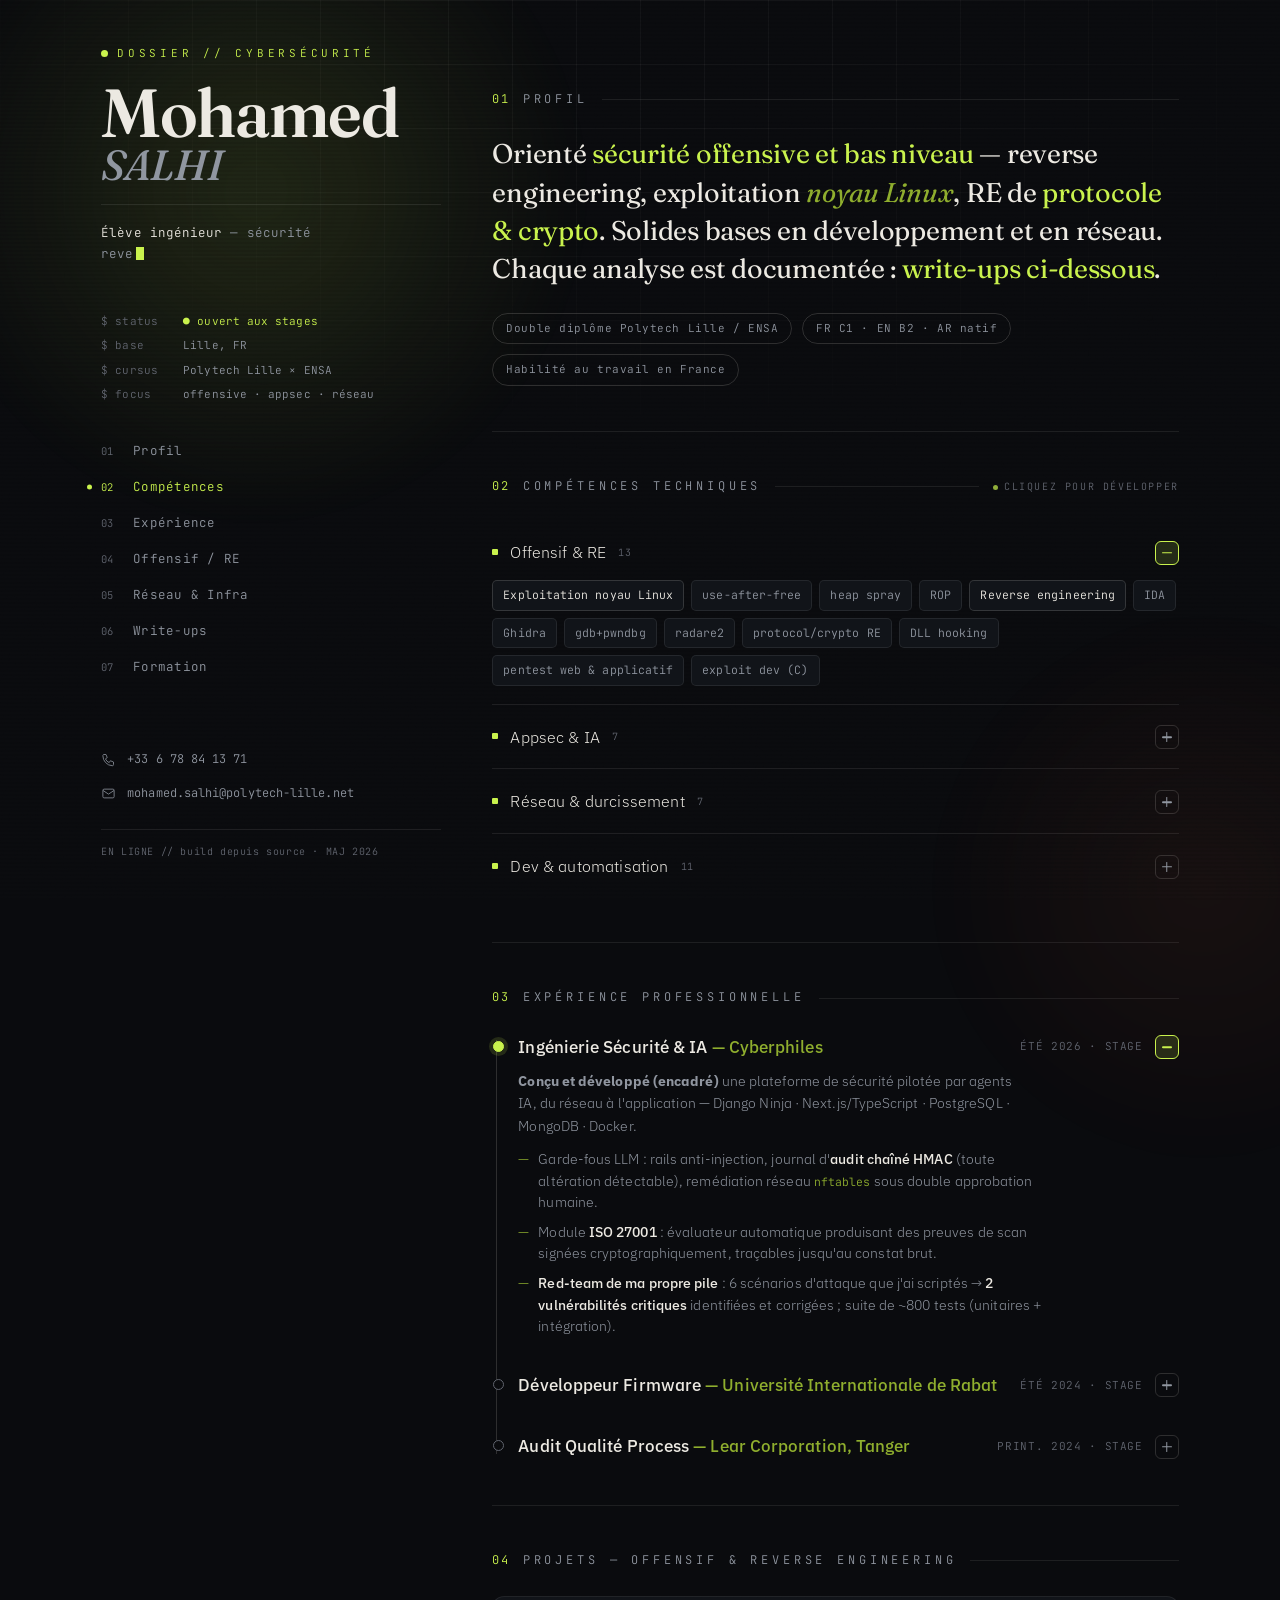
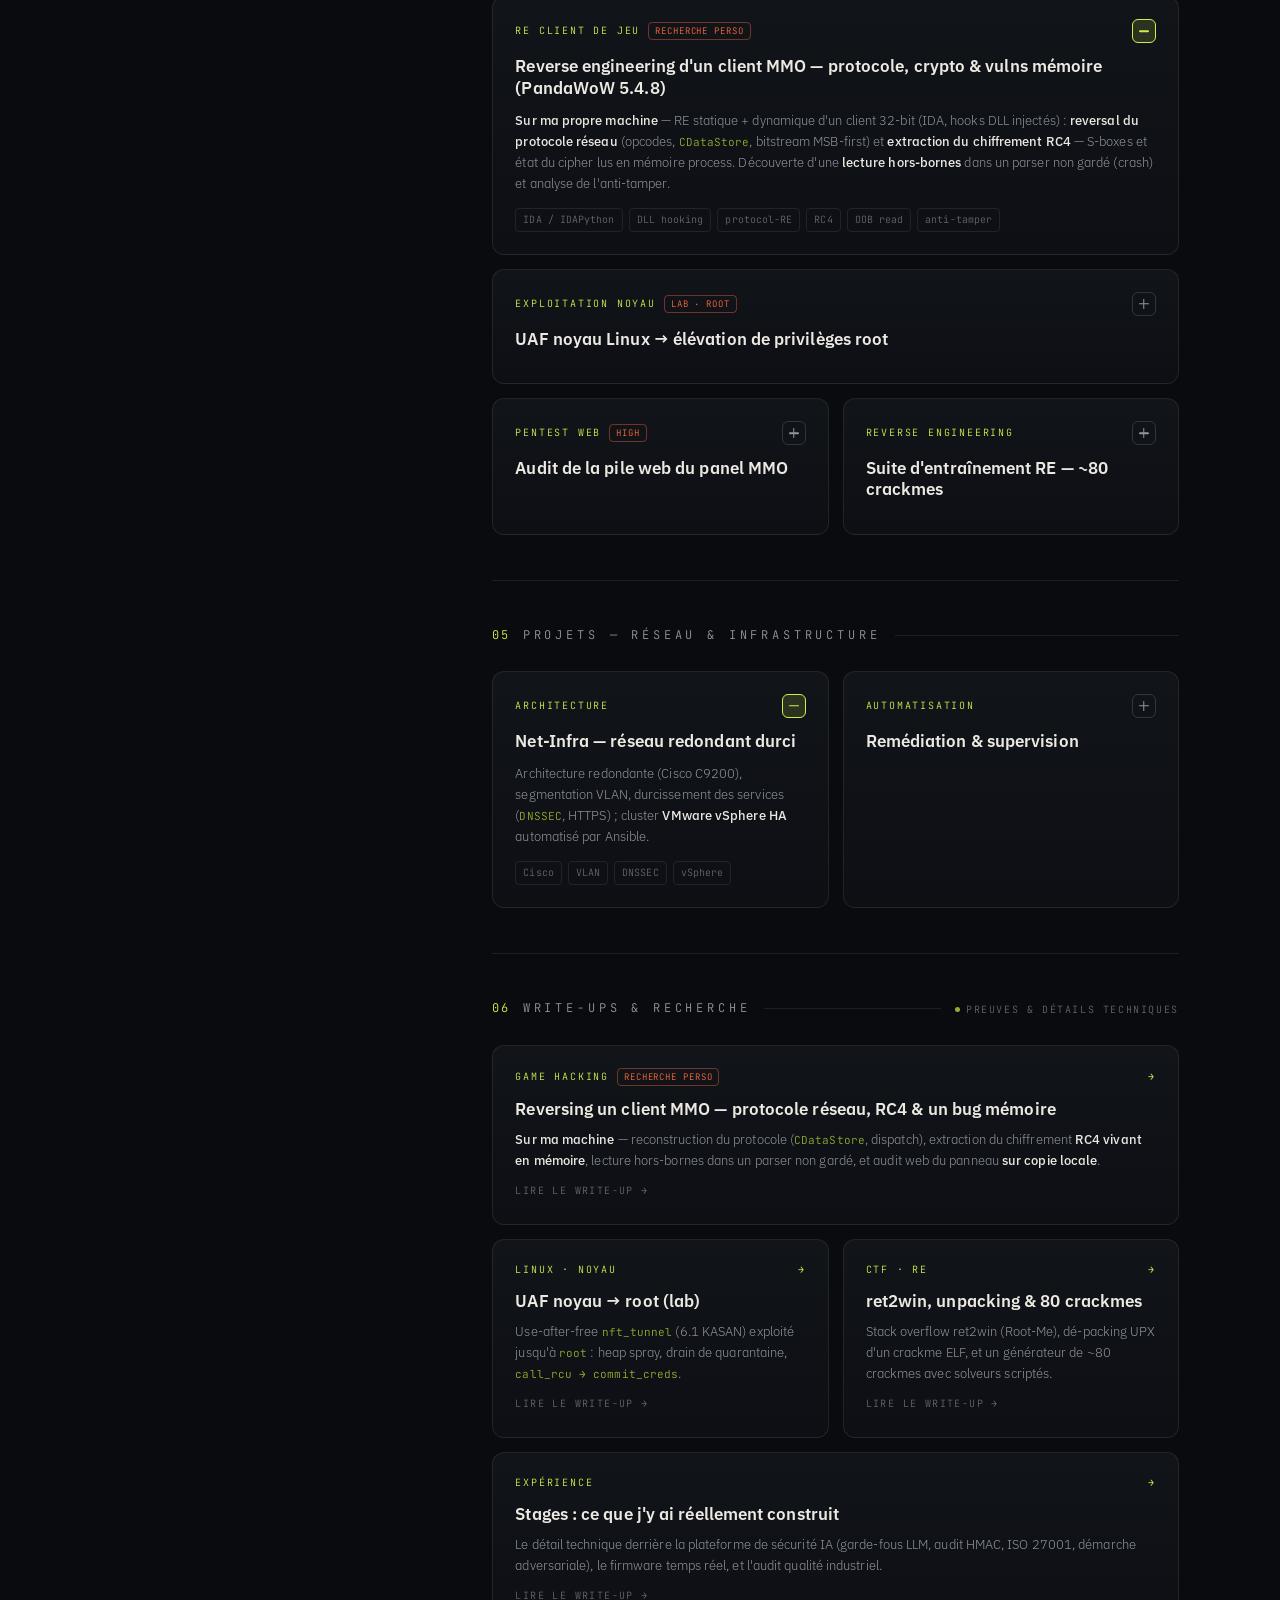
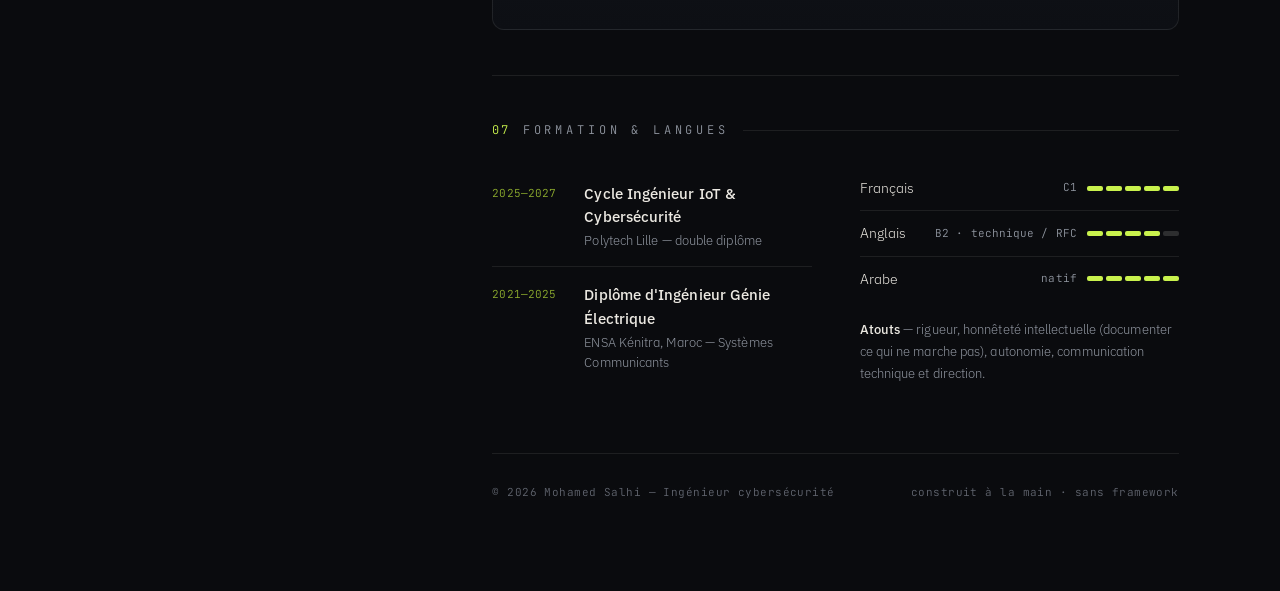
==== commit e586ba0e: "Sync site to tightened framing: offensive lane, honest Cyberphiles role, MMO scope up front" ====
--- a/index.html
+++ b/index.html
@@ -3,11 +3,11 @@
 <head>
 <meta charset="UTF-8">
 <meta name="viewport" content="width=device-width, initial-scale=1.0">
-<title>Mohamed SALHI — Sécurité offensive, applicative & réseau</title>
-<meta name="description" content="Élève ingénieur cybersécurité (Polytech Lille / ENSA). Exploitation noyau Linux, reverse engineering, sécurisation d'agents IA et durcissement réseau.">
+<title>Mohamed SALHI — Reverse engineering & exploitation</title>
+<meta name="description" content="Élève ingénieur cybersécurité (Polytech Lille / ENSA), orienté sécurité offensive et bas niveau : reverse engineering, exploitation noyau Linux, RE de protocole & crypto. Write-ups techniques.">
 <meta name="author" content="Mohamed Salhi">
-<meta property="og:title" content="Mohamed SALHI — Ingénieur cybersécurité">
-<meta property="og:description" content="Sécurité offensive · Reverse engineering · Sécurité applicative & IA · Réseau.">
+<meta property="og:title" content="Mohamed SALHI — Reverse engineering & exploitation">
+<meta property="og:description" content="Sécurité offensive & bas niveau : exploitation noyau Linux, reverse engineering, RE de protocole & crypto. Write-ups techniques.">
 <meta property="og:type" content="profile">
 <link rel="preconnect" href="https://fonts.googleapis.com">
 <link rel="preconnect" href="https://fonts.gstatic.com" crossorigin>
@@ -348,9 +348,9 @@
     <section id="profil" class="reveal">
       <div class="sec-head"><span class="sec-num">01</span><span class="sec-title">Profil</span><span class="sec-line"></span></div>
       <p class="lede">
-        À l'aise de l'<span class="k">exploitation bas niveau</span> — reverse, UAF noyau —
-        au <em>durcissement réseau</em> et à la sécurisation d'<span class="k">agents IA en production</span>.
-        Démarche adversariale : j'attaque ma propre pile avant toute mise en service — et je documente ce qui casse.
+        Orienté <span class="k">sécurité offensive et bas niveau</span> — reverse engineering,
+        exploitation <em>noyau Linux</em>, RE de <span class="k">protocole &amp; crypto</span>.
+        Solides bases en développement et en réseau. Chaque analyse est documentée : <span class="k">write-ups ci-dessous</span>.
       </p>
       <div class="profil-meta">
         <span class="tag">Double diplôme Polytech Lille / ENSA</span>
@@ -411,11 +411,11 @@
             <span class="chev"></span>
           </button>
           <div class="exp-body"><div class="exp-inner">
-          <p class="job-sum">Conception et durcissement d'une plateforme de sécurité pilotée par agents IA, du réseau à l'application (Django Ninja · Next.js/TypeScript · PostgreSQL · MongoDB · Docker — <code>90k+ lignes</code>).</p>
+          <p class="job-sum"><b>Conçu et développé (encadré)</b> une plateforme de sécurité pilotée par agents IA, du réseau à l'application — Django Ninja · Next.js/TypeScript · PostgreSQL · MongoDB · Docker.</p>
           <ul class="job-pts">
             <li>Garde-fous LLM : rails anti-injection, journal d'<b>audit chaîné HMAC</b> (toute altération détectable), remédiation réseau <code>nftables</code> sous double approbation humaine.</li>
             <li>Module <b>ISO 27001</b> : évaluateur automatique produisant des preuves de scan signées cryptographiquement, traçables jusqu'au constat brut.</li>
-            <li>Démarche adversariale : <b>800+ tests automatisés</b> et 6 scénarios d'attaque contre la pile réelle — <b>2 vulnérabilités critiques</b> corrigées avant mise en service.</li>
+            <li><b>Red-team de ma propre pile</b> : 6 scénarios d'attaque que j'ai scriptés → <b>2 vulnérabilités critiques</b> identifiées et corrigées ; suite de ~800 tests (unitaires + intégration).</li>
           </ul>
           </div></div>
         </div>
@@ -449,7 +449,7 @@
           <div class="card-head"><div class="card-tag">RE client de jeu <span class="badge">RECHERCHE PERSO</span></div><span class="chev"></span></div>
           <h3>Reverse engineering d'un client MMO — protocole, crypto &amp; vulns mémoire (PandaWoW 5.4.8)</h3>
           <div class="exp-body"><div class="exp-inner">
-          <p>RE statique + dynamique d'un client 32-bit (IDA, hooks DLL injectés) : <b style="color:var(--ink);font-weight:500">reversal complet du protocole réseau</b> (opcodes, <code>CDataStore</code>, bitstream MSB-first) et <b style="color:var(--ink);font-weight:500">extraction live du chiffrement RC4</b> — S-boxes et état du cipher lus en mémoire process. Découverte de <b style="color:var(--ink);font-weight:500">bugs mémoire</b> dans des parsers non gardés (lectures hors-bornes → crash) et analyse de l'anti-tamper.</p>
+          <p><b style="color:var(--ink);font-weight:500">Sur ma propre machine</b> — RE statique + dynamique d'un client 32-bit (IDA, hooks DLL injectés) : <b style="color:var(--ink);font-weight:500">reversal du protocole réseau</b> (opcodes, <code>CDataStore</code>, bitstream MSB-first) et <b style="color:var(--ink);font-weight:500">extraction du chiffrement RC4</b> — S-boxes et état du cipher lus en mémoire process. Découverte d'une <b style="color:var(--ink);font-weight:500">lecture hors-bornes</b> dans un parser non gardé (crash) et analyse de l'anti-tamper.</p>
           <div class="card-meta"><span>IDA / IDAPython</span><span>DLL hooking</span><span>protocol-RE</span><span>RC4</span><span>OOB read</span><span>anti-tamper</span></div>
           </div></div>
         </div>
@@ -508,7 +508,7 @@
         <a class="card js-tilt wu-link wide" href="writeups/wow-client-re.html">
           <div class="card-tag">Game hacking <span class="badge">RECHERCHE PERSO</span><span class="arr">→</span></div>
           <h3>Reversing un client MMO — protocole réseau, RC4 &amp; un bug mémoire</h3>
-          <p>RE statique + dynamique d'un client 32-bit : reconstruction du protocole (<code>CDataStore</code>, dispatch), extraction du chiffrement <b style="color:var(--ink);font-weight:500">RC4 vivant en mémoire</b>, découverte d'une lecture hors-bornes dans un parser non gardé, et audit web défensif du panneau associé.</p>
+          <p><b style="color:var(--ink);font-weight:500">Sur ma machine</b> — reconstruction du protocole (<code>CDataStore</code>, dispatch), extraction du chiffrement <b style="color:var(--ink);font-weight:500">RC4 vivant en mémoire</b>, lecture hors-bornes dans un parser non gardé, et audit web du panneau <b style="color:var(--ink);font-weight:500">sur copie locale</b>.</p>
           <span class="rd">Lire le write-up →</span>
         </a>
         <a class="card js-tilt wu-link" href="writeups/nft-tunnel-lpe.html">
@@ -572,9 +572,9 @@
 
   /* typed role line */
   var typed = document.getElementById('typed');
-  var words = ['offensive','reverse eng.','applicative & IA','réseau'];
+  var words = ['reverse eng.','exploitation','bas niveau','offensive'];
   if(typed){
-    if(reduce){ typed.textContent = 'offensive · applicative · réseau'; }
+    if(reduce){ typed.textContent = 'reverse eng. · exploitation · offensive'; }
     else {
       var wi=0, ci=0, del=false;
       (function tick(){
